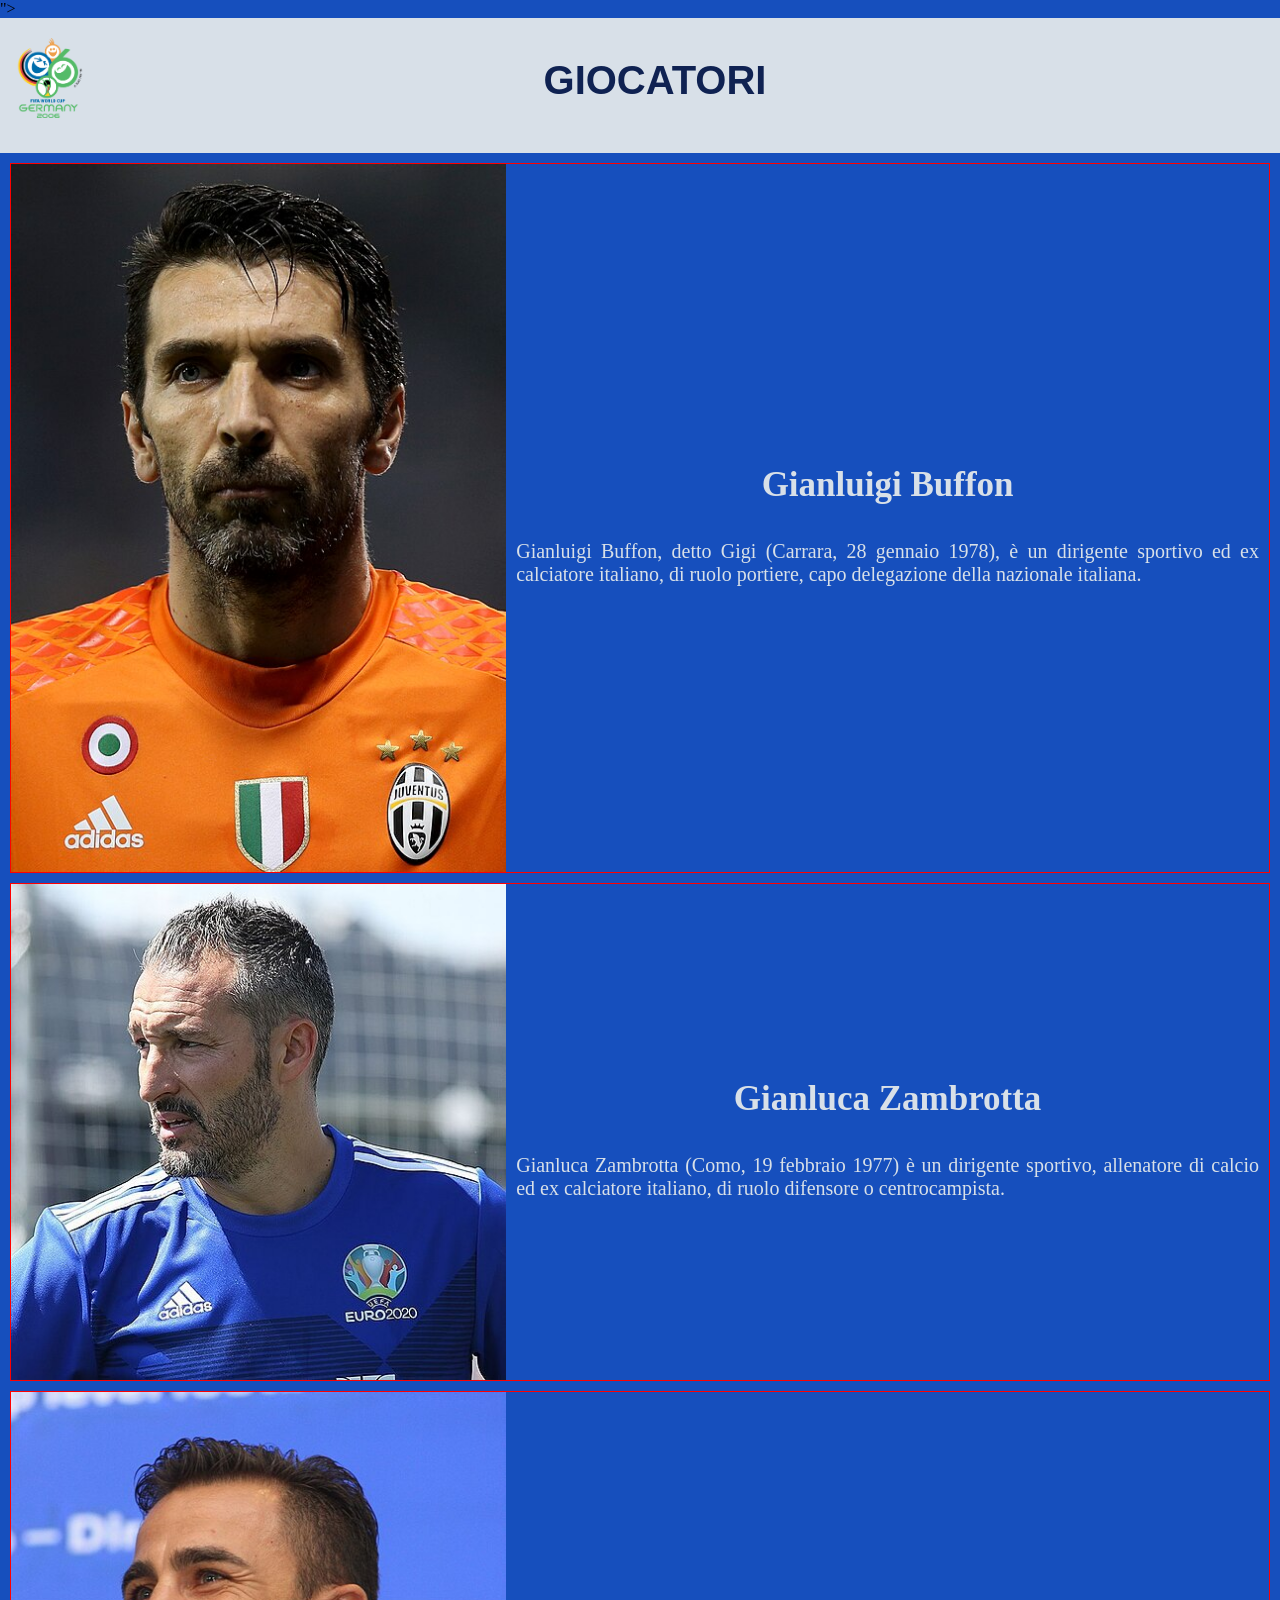
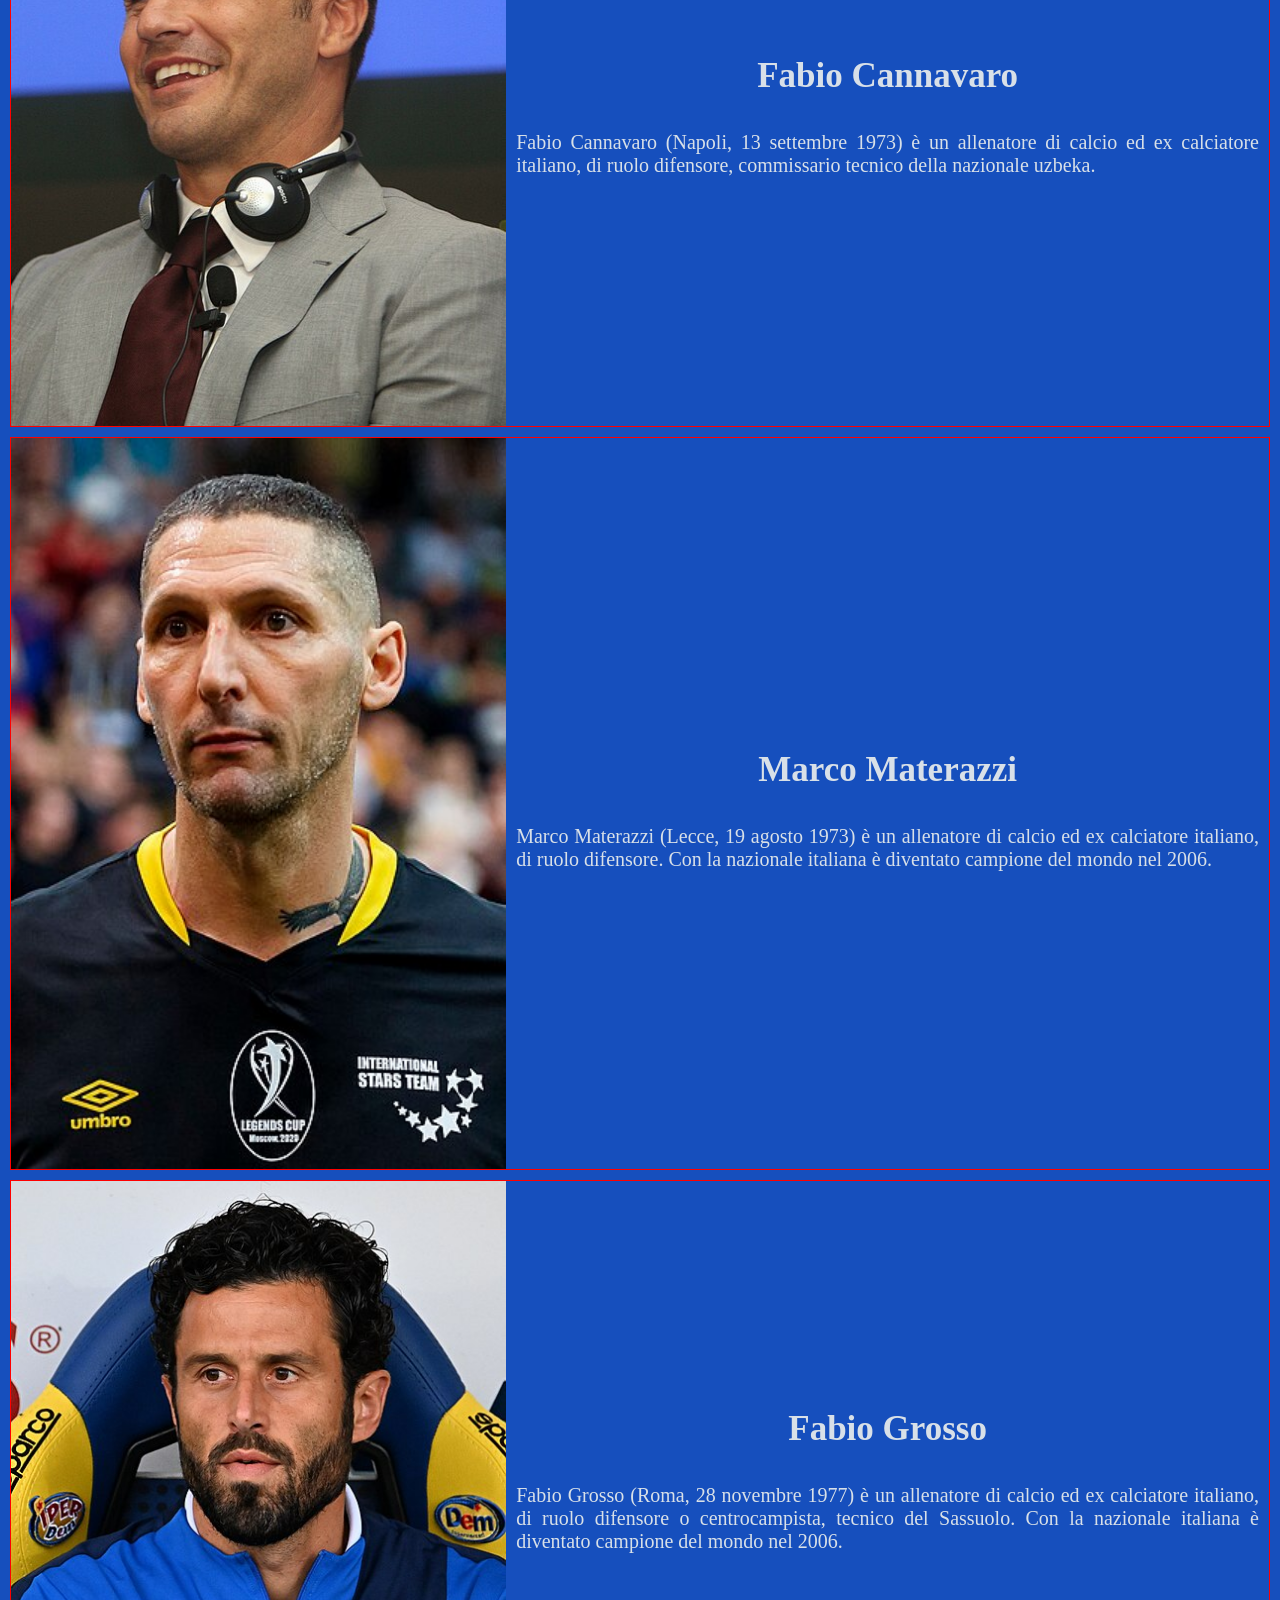
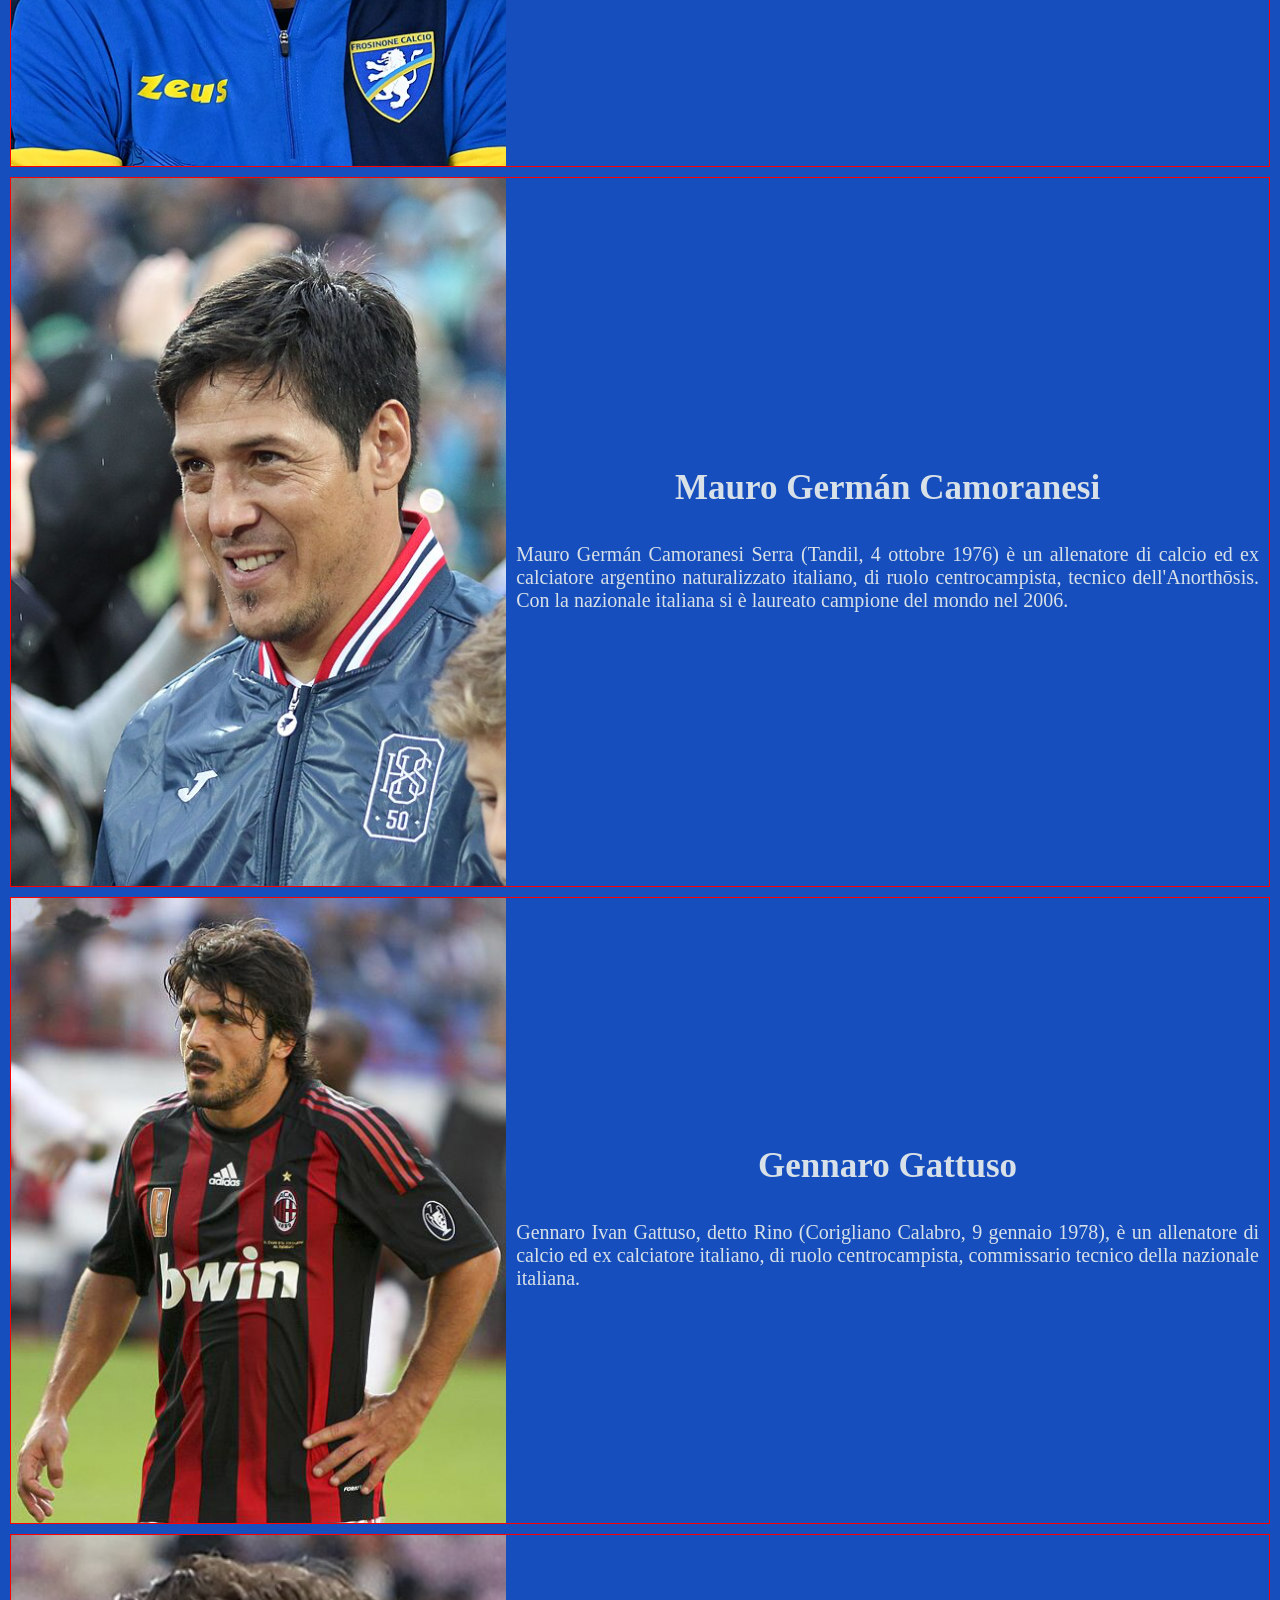
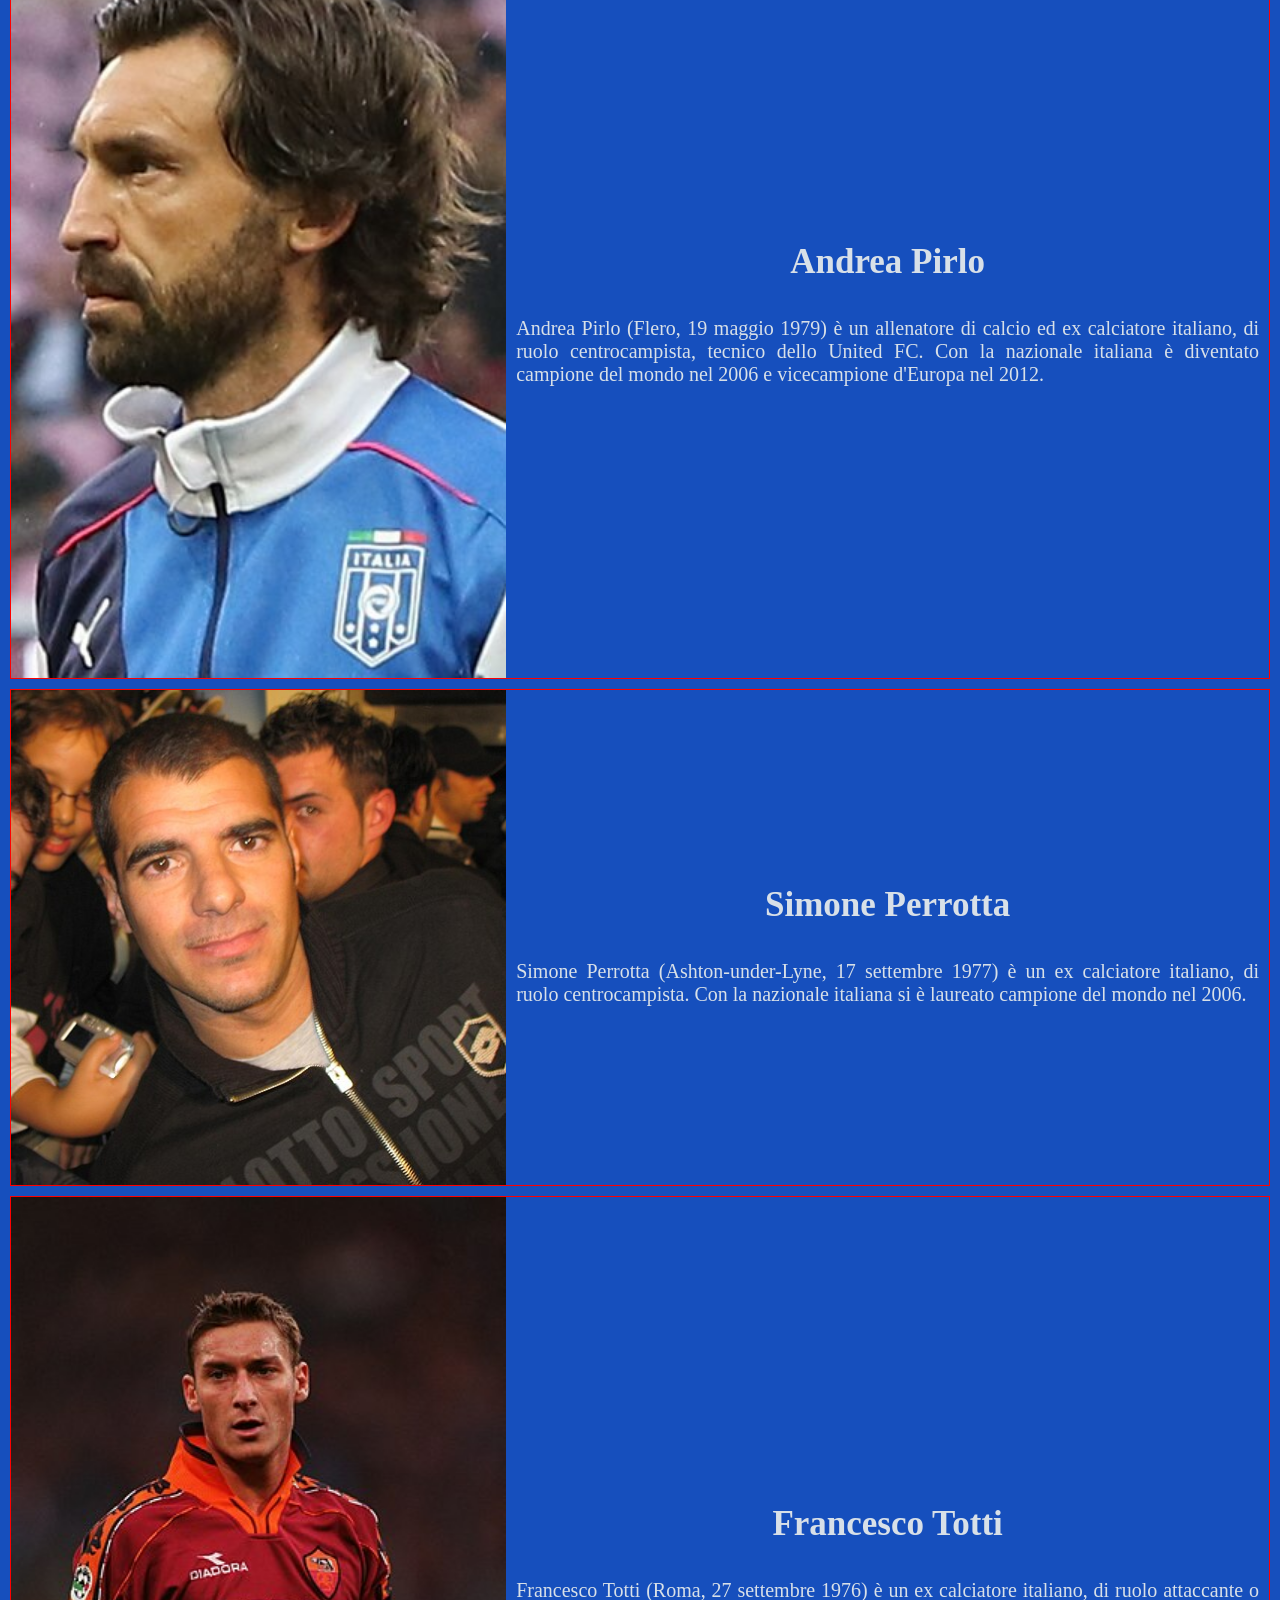
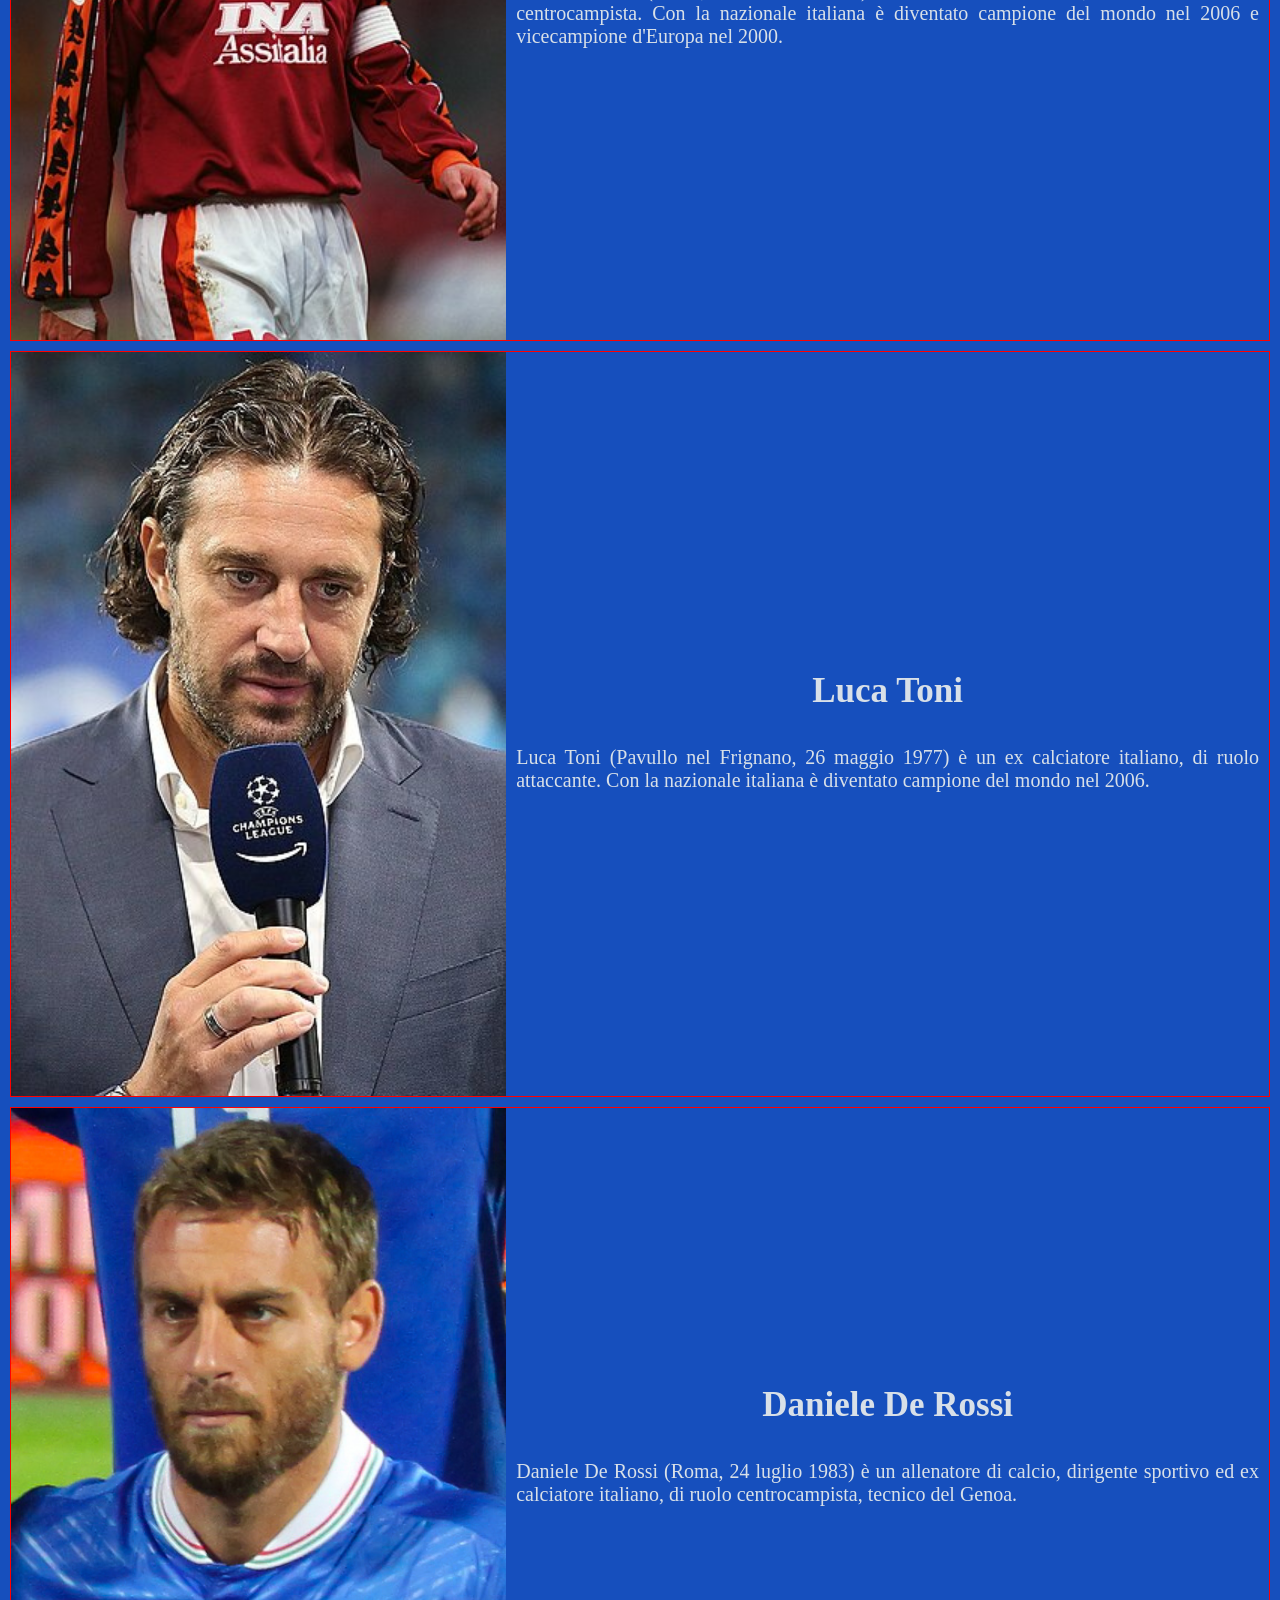
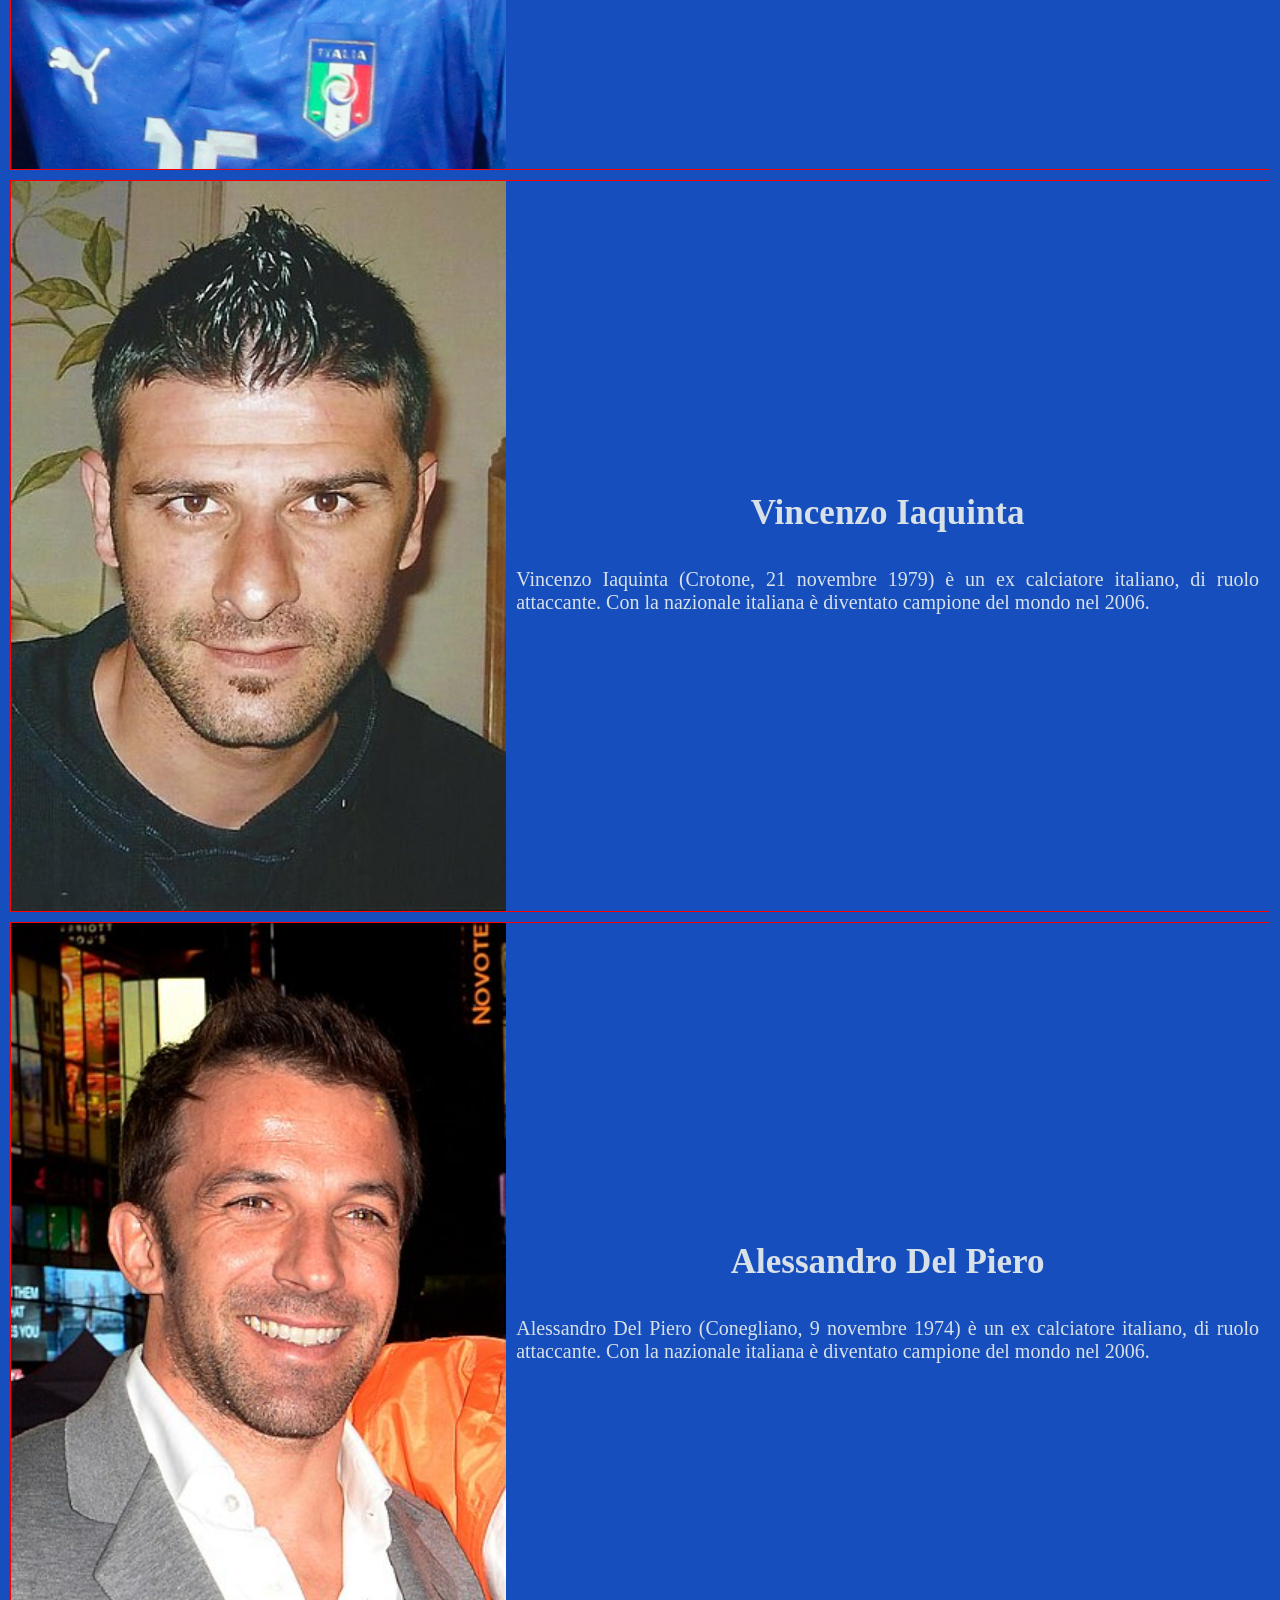
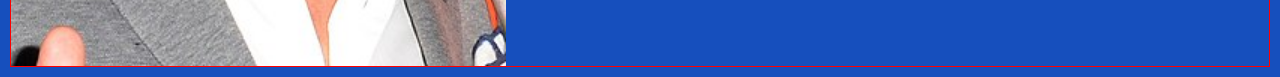
==== pagine/giocatori.html @ 3785e6b1 "Cambiamento della pagina giocatori con foto del giocatore e accanto la descrizione. Eliminazione del" ====
<html>
    <head>
        <title>Giocatori</title>">
        <link rel="stylesheet" href="../css/style-pagina-giocatori.css">
    </head>

    <body>
        <header>
            <h1 id="titolo-header" id="menu-principale">GIOCATORI</h1>
            <ul id="menu-principale">
                <li><a href="../principale/index.html"></a></li>
            </ul>
            <div>
                <a href="../principale/index.html">
                    <img src="../immagini/logo.png" alt="" class="logo"> 
                </a>
            </div>
        
        </header>

        <main>
            <div class="grid" id="Gianluigi Buffon">
                <div class="grid__sx">
                    <img src="../immagini/Gianluigi_Buffon.jpg" alt="Gianluigi Buffon">
                </div>
                <div class="grid__dx">
                    <div class="grid__dx_descrizione">
                        <h3>Gianluigi Buffon</h3>
                        <p>Gianluigi Buffon, detto Gigi (Carrara, 28 gennaio 1978), è un dirigente sportivo ed ex calciatore italiano, di ruolo portiere, capo delegazione della nazionale italiana.</p>
                    </div>
                </div>
            </div>

            <div class="grid" id="Gianluca Zambrotta">
                <div class="grid__sx">
                    <img src="../immagini/Gianluca_Zambrotta.jpg" alt="Gianluca Zambrotta">
                </div>
                <div class="grid__dx">
                    <div class="grid__dx_descrizione">
                        <h3>Gianluca Zambrotta</h3>
                        <p>Gianluca Zambrotta (Como, 19 febbraio 1977) è un dirigente sportivo, allenatore di calcio ed ex calciatore italiano, di ruolo difensore o centrocampista.</p>
                    </div>
                </div>
            </div>

            <div class="grid" id="Fabio Cannavaro">
                <div class="grid__sx">
                    <img src="../immagini/Fabio_Cannavaro.jpg" alt="Fabio Cannavaro">
                </div>
                <div class="grid__dx">
                    <div class="grid__dx_descrizione">
                        <h3>Fabio Cannavaro</h3>
                        <p>Fabio Cannavaro (Napoli, 13 settembre 1973) è un allenatore di calcio ed ex calciatore italiano, di ruolo difensore, commissario tecnico della nazionale uzbeka.</p>
                    </div>
                </div>
            </div>

            <div class="grid" id="Marco Materazzi">
                <div class="grid__sx">
                    <img src="../immagini/Marco_Materazzi.jpg" alt="Marco Materazzi">
                </div>
                <div class="grid__dx">
                    <div class="grid__dx_descrizione">
                        <h3>Marco Materazzi</h3>
                        <p>Marco Materazzi (Lecce, 19 agosto 1973) è un allenatore di calcio ed ex calciatore italiano, di ruolo difensore. Con la nazionale italiana è diventato campione del mondo nel 2006.</p>
                    </div>
                </div>
            </div>

            
            <div class="grid" id="Fabio Grosso">
                <div class="grid__sx">
                    <img src="../immagini/Fabio_Grosso.jpg" alt="Fabio Grosso">
                </div>
                <div class="grid__dx">
                    <div class="grid__dx_descrizione">
                        <h3>Fabio Grosso</h3>
                        <p>Fabio Grosso (Roma, 28 novembre 1977) è un allenatore di calcio ed ex calciatore italiano, di ruolo difensore o centrocampista, tecnico del Sassuolo. Con la nazionale italiana è diventato campione del mondo nel 2006.</p>
                    </div>
                </div>
            </div>

            <div class="grid" id="Mauro Germán Camoranesi">
                <div class="grid__sx">
                    <img src="../immagini/Camoranesi.jpg" alt="Mauro Germán Camoranesi">
                </div>
                <div class="grid__dx">
                    <div class="grid__dx_descrizione">
                        <h3>Mauro Germán Camoranesi</h3>
                        <p>Mauro Germán Camoranesi Serra (Tandil, 4 ottobre 1976) è un allenatore di calcio ed ex calciatore argentino naturalizzato italiano, di ruolo centrocampista, tecnico dell'Anorthōsis. Con la nazionale italiana si è laureato campione del mondo nel 2006.</p>
                    </div>
                </div>
            </div>

            <div class="grid" id="Gennaro Gattuso">
                <div class="grid__sx">
                    <img src="../immagini/Gennaro_Gattuso.jpg" alt="Gennaro Gattuso">
                </div>
                <div class="grid__dx">
                    <div class="grid__dx_descrizione">
                        <h3>Gennaro Gattuso</h3>
                        <p>Gennaro Ivan Gattuso, detto Rino (Corigliano Calabro, 9 gennaio 1978), è un allenatore di calcio ed ex calciatore italiano, di ruolo centrocampista, commissario tecnico della nazionale italiana.</p>
                    </div>
                </div>
            </div>

            <div class="grid" id="Andrea Pirlo">
                <div class="grid__sx">
                    <img src="../immagini/Andrea_Pirlo.jpg" alt="Andrea Pirlo">
                </div>
                <div class="grid__dx">
                    <div class="grid__dx_descrizione">
                        <h3>Andrea Pirlo</h3>
                        <p>Andrea Pirlo (Flero, 19 maggio 1979) è un allenatore di calcio ed ex calciatore italiano, di ruolo centrocampista, tecnico dello United FC. Con la nazionale italiana è diventato campione del mondo nel 2006 e vicecampione d'Europa nel 2012.</p>
                    </div>
                </div>
            </div>

            <div class="grid" id="Simone Perrotta">
                <div class="grid__sx">
                    <img src="../immagini/Simone_Perrotta.jpg" alt="Simone Perrotta">
                </div>
                <div class="grid__dx">
                    <div class="grid__dx_descrizione">
                        <h3>Simone Perrotta</h3>
                        <p>Simone Perrotta (Ashton-under-Lyne, 17 settembre 1977) è un ex calciatore italiano, di ruolo centrocampista. Con la nazionale italiana si è laureato campione del mondo nel 2006.</p>
                    </div>
                </div>
            </div>

            <div class="grid" id="Francesco Totti">
                <div class="grid__sx">
                    <img src="../immagini/Francesco_Totti.jpg" alt="Francesco Totti">
                </div>
                <div class="grid__dx">
                    <div class="grid__dx_descrizione">
                        <h3>Francesco Totti</h3>
                        <p>Francesco Totti (Roma, 27 settembre 1976) è un ex calciatore italiano, di ruolo attaccante o centrocampista. Con la nazionale italiana è diventato campione del mondo nel 2006 e vicecampione d'Europa nel 2000.</p>
                    </div>
                </div>
            </div>

            <div class="grid" id="Luca Toni">
                <div class="grid__sx">
                    <img src="../immagini/Luca Toni.jpg" alt="Luca Toni">
                </div>
                <div class="grid__dx">
                    <div class="grid__dx_descrizione">
                        <h3>Luca Toni</h3>
                        <p>Luca Toni (Pavullo nel Frignano, 26 maggio 1977) è un ex calciatore italiano, di ruolo attaccante. Con la nazionale italiana è diventato campione del mondo nel 2006.</p>
                    </div>
                </div>
            </div>

            <div class="grid" id="Daniele De Rossi">
                <div class="grid__sx">
                    <img src="../immagini/Daniele_De_Rossi.jpg" alt="Daniele De Rossi">
                </div>
                <div class="grid__dx">
                    <div class="grid__dx_descrizione">
                        <h3>Daniele De Rossi</h3>
                        <p>Daniele De Rossi (Roma, 24 luglio 1983) è un allenatore di calcio, dirigente sportivo ed ex calciatore italiano, di ruolo centrocampista, tecnico del Genoa.</p>
                    </div>
                </div>
            </div>

            
            <div class="grid" id="Vincenzo Iaquinta">
                <div class="grid__sx">
                    <img src="../immagini/Vincenzo_Iaquinta.jpg" alt="Vincenzo Iaquinta">
                </div>
                <div class="grid__dx">
                    <div class="grid__dx_descrizione">
                        <h3>Vincenzo Iaquinta</h3>
                        <p>Vincenzo Iaquinta (Crotone, 21 novembre 1979) è un ex calciatore italiano, di ruolo attaccante. Con la nazionale italiana è diventato campione del mondo nel 2006.</p>
                    </div>
                </div>
            </div>

            <div class="grid" id="Alessandro Del Piero">
                <div class="grid__sx">
                    <img src="../immagini/Alessandro_Del_Piero.jpg" alt="Alessandro Del Piero">
                </div>
                <div class="grid__dx">
                    <div class="grid__dx_descrizione">
                        <h3>Alessandro Del Piero</h3>
                        <p>Alessandro Del Piero (Conegliano, 9 novembre 1974) è un ex calciatore italiano, di ruolo attaccante. Con la nazionale italiana è diventato campione del mondo nel 2006.</p>
                    </div>
                </div>
            </div>
        </main>    
    </body>
</html>
---- css/style-pagina-giocatori.css ----
body{
    background-color: #164fbd;
    margin: 0;
    padding: 0;
    width: 100%;
}

header{
    background: #d8e0e8; padding: 25px 15px 5px 15px; width: 100%;
    font-family: Arial;
    width: 100%;
    position: relative; 
}

#menu-principale{
    display: flex;
    padding: auto;     
    margin: auto;
    list-style: none;  
}

#menu-principale li {
    margin: 15px 10px;       
    text-decoration: none;
    color: #000;
    
}

a {
    text-decoration: none;
    color: #000;
    font-weight: bold;
}

header .logo {
    width: 80px;                 
    height: auto;                
    position: absolute;          
    top: 20px;                   
    left: 10px;                  
}

#titolo-header {
    text-align: center;
    margin: 0;
    color: #0f2252;           
    font-size: 40px;       
    font-weight: bold; 
    padding: 15px;    
}

.img-centrata{
    display: block;
    margin: 50px auto;
    
}

.img-res{
    width: 100%; height: auto;
}

.grid {
    display: flex;
    border: 1px solid red;
    margin: 10px;
}

.grid__sx {
    width: 40%;
    font-size: 30px
}

.grid__sx img {
    width: 100%;
    height: auto;
}

.grid__dx {
    display: flex;
    width: 60%;
    padding: 10px;
    align-items: center;
}

.grid__dx_descrizione h3{
    font-size: 35px;
    text-align: center;
    color: #d8e0e8;
}
.grid__dx_descrizione p{
    font-size: 20px;
    color: #d8e0e8;
    text-align: justify;
}
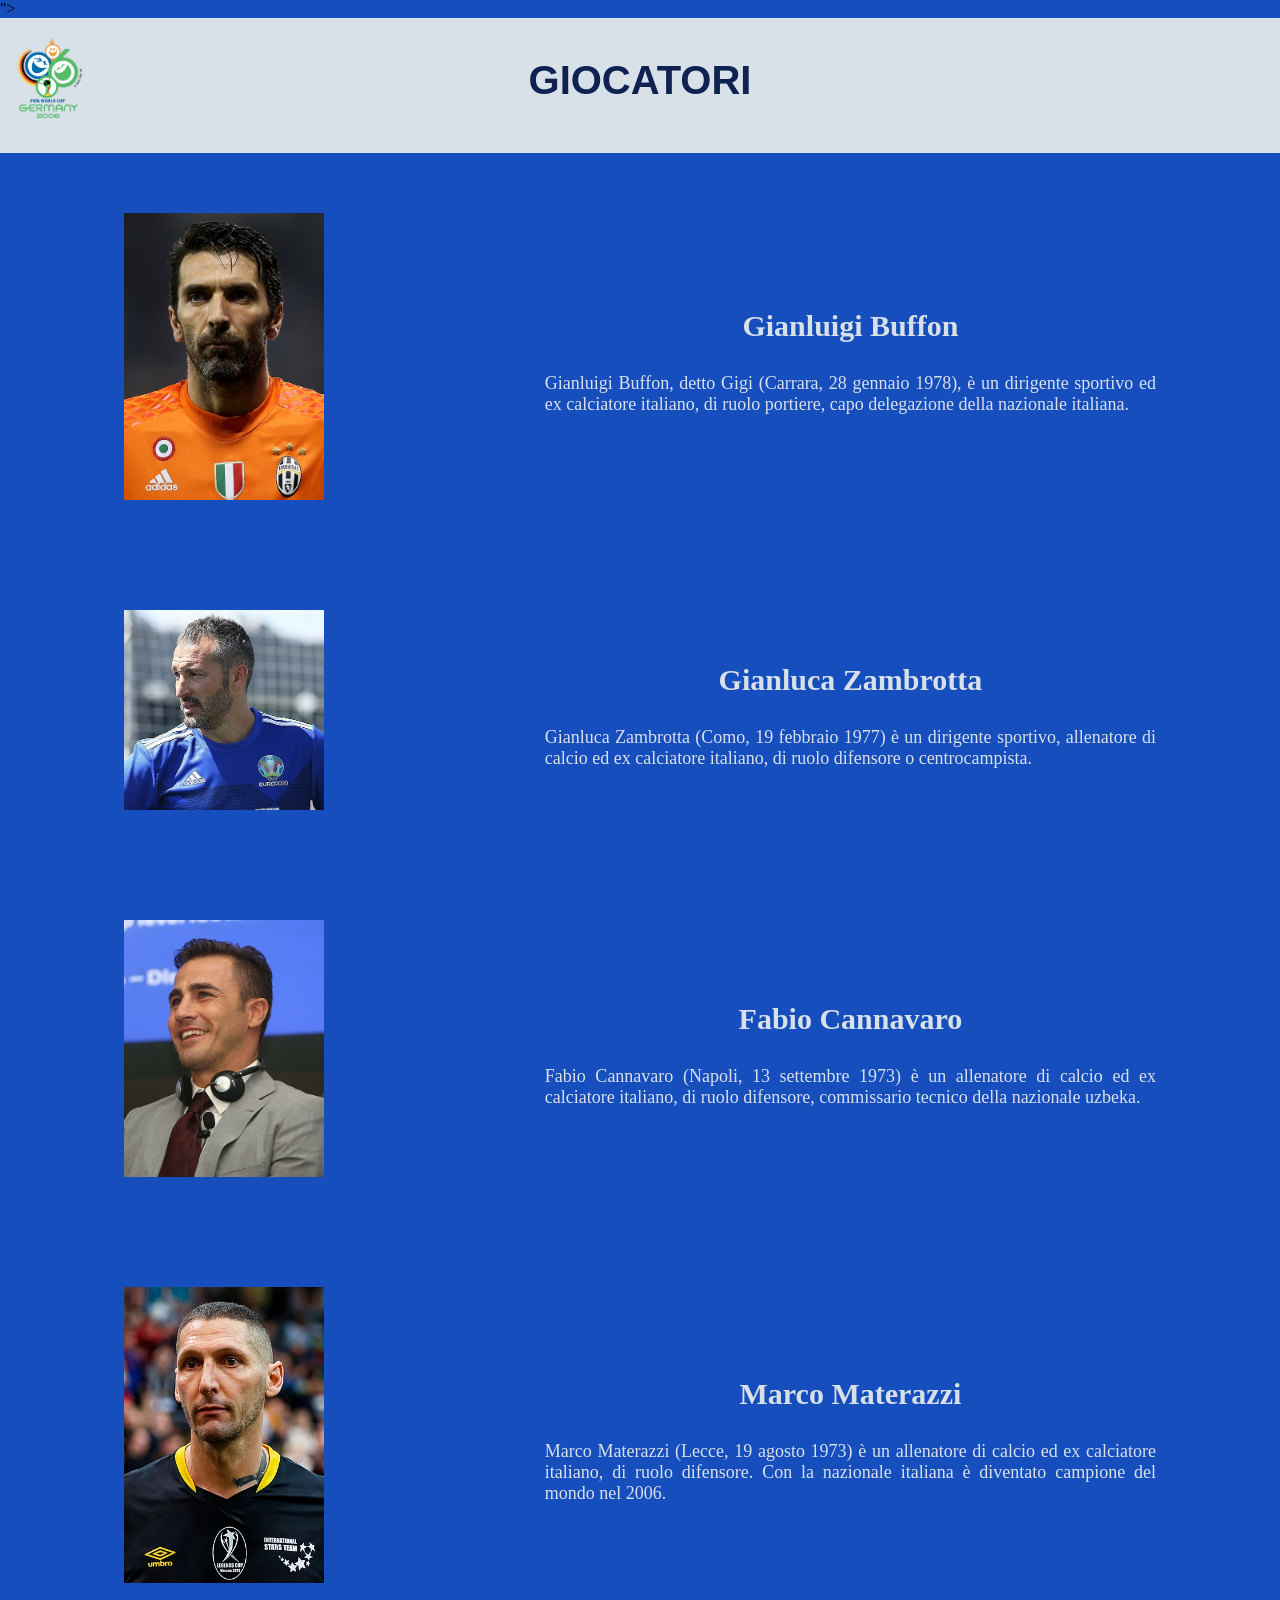
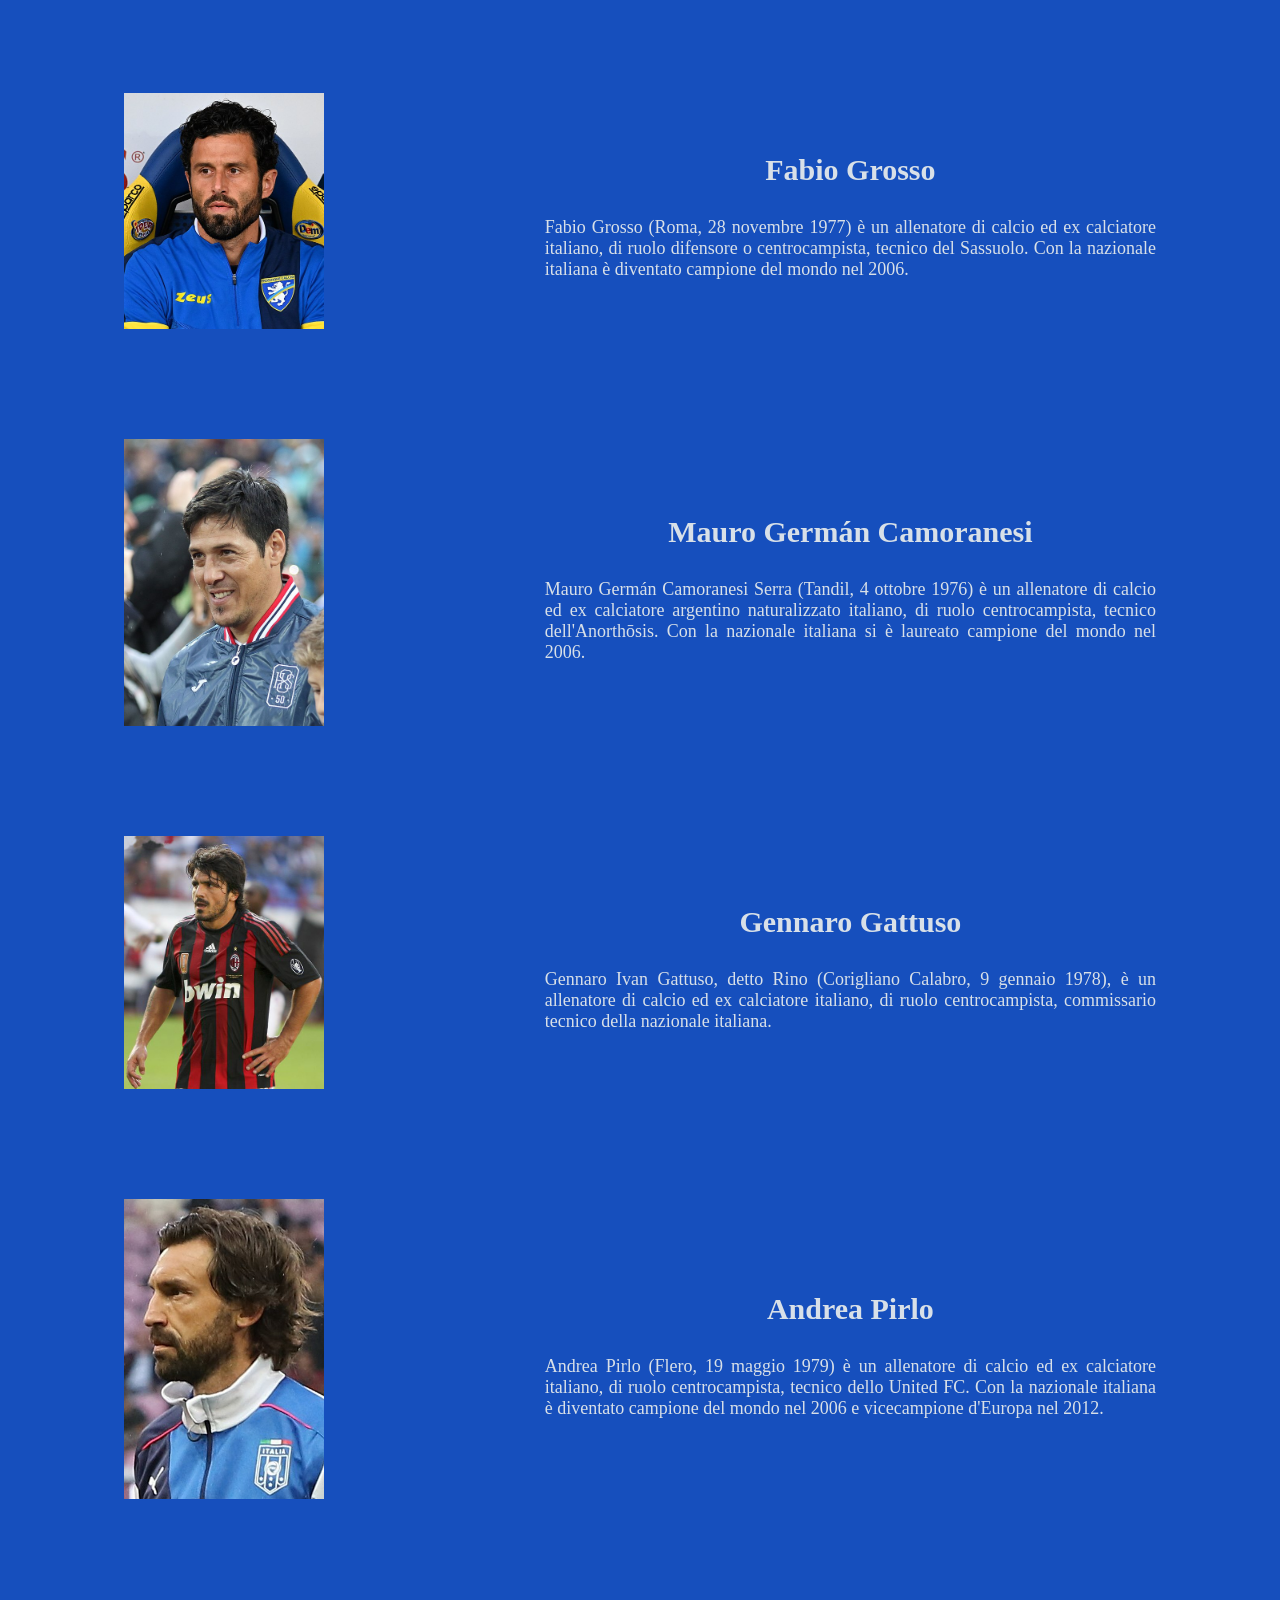
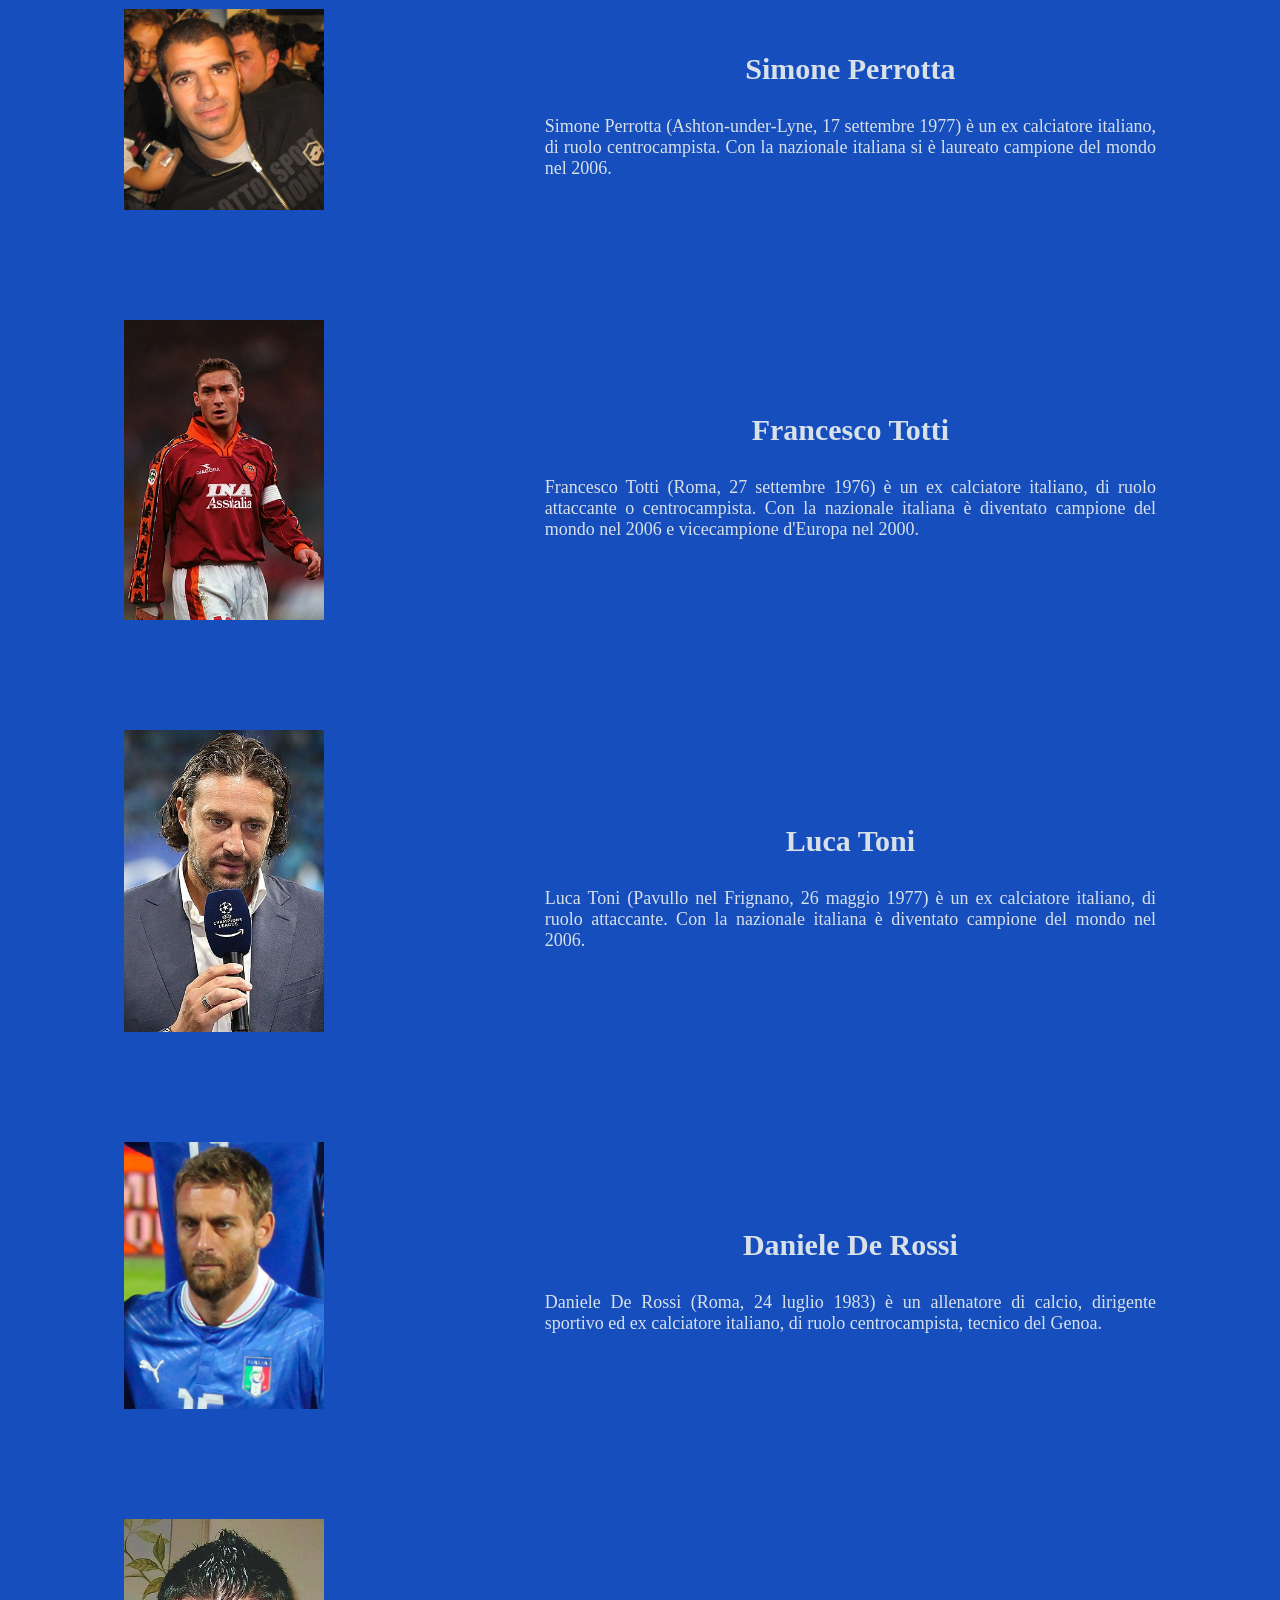
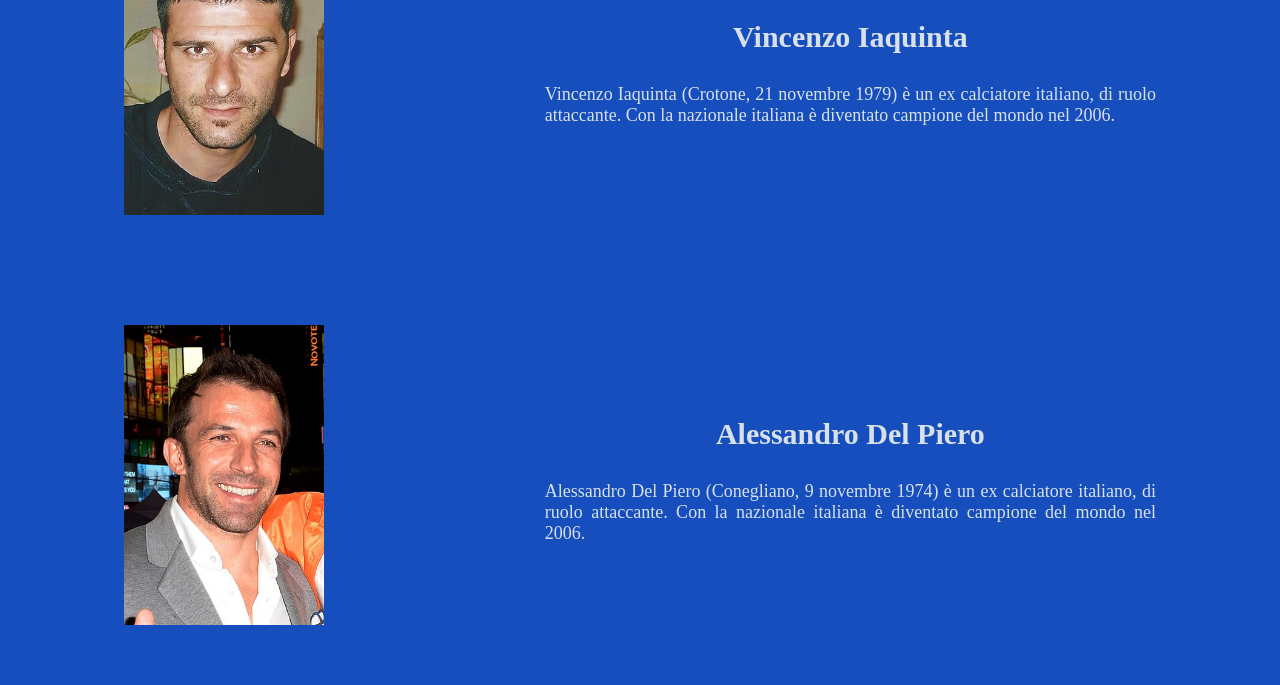
==== commit 2c43497d: "sistemazione posizione foto e descrizioni dei giocatori" ====
--- a/pagine/giocatori.html
+++ b/pagine/giocatori.html
@@ -21,7 +21,7 @@
         <main>
             <div class="grid" id="Gianluigi Buffon">
                 <div class="grid__sx">
-                    <img src="../immagini/Gianluigi_Buffon.jpg" alt="Gianluigi Buffon">
+                    <img src="../immagini/Gianluigi_Buffon.jpg" alt="Gianluigi Buffon" class="img-piccola">
                 </div>
                 <div class="grid__dx">
                     <div class="grid__dx_descrizione">
@@ -33,7 +33,7 @@
 
             <div class="grid" id="Gianluca Zambrotta">
                 <div class="grid__sx">
-                    <img src="../immagini/Gianluca_Zambrotta.jpg" alt="Gianluca Zambrotta">
+                    <img src="../immagini/Gianluca_Zambrotta.jpg" alt="Gianluca Zambrotta" class="img-piccola">
                 </div>
                 <div class="grid__dx">
                     <div class="grid__dx_descrizione">
@@ -45,7 +45,7 @@
 
             <div class="grid" id="Fabio Cannavaro">
                 <div class="grid__sx">
-                    <img src="../immagini/Fabio_Cannavaro.jpg" alt="Fabio Cannavaro">
+                    <img src="../immagini/Fabio_Cannavaro.jpg" alt="Fabio Cannavaro" class="img-piccola">
                 </div>
                 <div class="grid__dx">
                     <div class="grid__dx_descrizione">
@@ -57,7 +57,7 @@
 
             <div class="grid" id="Marco Materazzi">
                 <div class="grid__sx">
-                    <img src="../immagini/Marco_Materazzi.jpg" alt="Marco Materazzi">
+                    <img src="../immagini/Marco_Materazzi.jpg" alt="Marco Materazzi" class="img-piccola">
                 </div>
                 <div class="grid__dx">
                     <div class="grid__dx_descrizione">
@@ -70,7 +70,7 @@
             
             <div class="grid" id="Fabio Grosso">
                 <div class="grid__sx">
-                    <img src="../immagini/Fabio_Grosso.jpg" alt="Fabio Grosso">
+                    <img src="../immagini/Fabio_Grosso.jpg" alt="Fabio Grosso" class="img-piccola">
                 </div>
                 <div class="grid__dx">
                     <div class="grid__dx_descrizione">
@@ -82,7 +82,7 @@
 
             <div class="grid" id="Mauro Germán Camoranesi">
                 <div class="grid__sx">
-                    <img src="../immagini/Camoranesi.jpg" alt="Mauro Germán Camoranesi">
+                    <img src="../immagini/Camoranesi.jpg" alt="Mauro Germán Camoranesi" class="img-piccola">
                 </div>
                 <div class="grid__dx">
                     <div class="grid__dx_descrizione">
@@ -94,7 +94,7 @@
 
             <div class="grid" id="Gennaro Gattuso">
                 <div class="grid__sx">
-                    <img src="../immagini/Gennaro_Gattuso.jpg" alt="Gennaro Gattuso">
+                    <img src="../immagini/Gennaro_Gattuso.jpg" alt="Gennaro Gattuso" class="img-piccola">
                 </div>
                 <div class="grid__dx">
                     <div class="grid__dx_descrizione">
@@ -106,7 +106,7 @@
 
             <div class="grid" id="Andrea Pirlo">
                 <div class="grid__sx">
-                    <img src="../immagini/Andrea_Pirlo.jpg" alt="Andrea Pirlo">
+                    <img src="../immagini/Andrea_Pirlo.jpg" alt="Andrea Pirlo" class="img-piccola">
                 </div>
                 <div class="grid__dx">
                     <div class="grid__dx_descrizione">
@@ -118,7 +118,7 @@
 
             <div class="grid" id="Simone Perrotta">
                 <div class="grid__sx">
-                    <img src="../immagini/Simone_Perrotta.jpg" alt="Simone Perrotta">
+                    <img src="../immagini/Simone_Perrotta.jpg" alt="Simone Perrotta" class="img-piccola">
                 </div>
                 <div class="grid__dx">
                     <div class="grid__dx_descrizione">
@@ -130,7 +130,7 @@
 
             <div class="grid" id="Francesco Totti">
                 <div class="grid__sx">
-                    <img src="../immagini/Francesco_Totti.jpg" alt="Francesco Totti">
+                    <img src="../immagini/Francesco_Totti.jpg" alt="Francesco Totti" class="img-piccola">
                 </div>
                 <div class="grid__dx">
                     <div class="grid__dx_descrizione">
@@ -142,7 +142,7 @@
 
             <div class="grid" id="Luca Toni">
                 <div class="grid__sx">
-                    <img src="../immagini/Luca Toni.jpg" alt="Luca Toni">
+                    <img src="../immagini/Luca Toni.jpg" alt="Luca Toni" class="img-piccola">
                 </div>
                 <div class="grid__dx">
                     <div class="grid__dx_descrizione">
@@ -154,7 +154,7 @@
 
             <div class="grid" id="Daniele De Rossi">
                 <div class="grid__sx">
-                    <img src="../immagini/Daniele_De_Rossi.jpg" alt="Daniele De Rossi">
+                    <img src="../immagini/Daniele_De_Rossi.jpg" alt="Daniele De Rossi" class="img-piccola">
                 </div>
                 <div class="grid__dx">
                     <div class="grid__dx_descrizione">
@@ -167,7 +167,7 @@
             
             <div class="grid" id="Vincenzo Iaquinta">
                 <div class="grid__sx">
-                    <img src="../immagini/Vincenzo_Iaquinta.jpg" alt="Vincenzo Iaquinta">
+                    <img src="../immagini/Vincenzo_Iaquinta.jpg" alt="Vincenzo Iaquinta" class="img-piccola">
                 </div>
                 <div class="grid__dx">
                     <div class="grid__dx_descrizione">
@@ -179,7 +179,7 @@
 
             <div class="grid" id="Alessandro Del Piero">
                 <div class="grid__sx">
-                    <img src="../immagini/Alessandro_Del_Piero.jpg" alt="Alessandro Del Piero">
+                    <img src="../immagini/Alessandro_Del_Piero.jpg" alt="Alessandro Del Piero" class="img-piccola">
                 </div>
                 <div class="grid__dx">
                     <div class="grid__dx_descrizione">
--- a/css/style-pagina-giocatori.css
+++ b/css/style-pagina-giocatori.css
@@ -1,3 +1,5 @@
+*{box-sizing: border-box;}
+
 body{
     background-color: #164fbd;
     margin: 0;
@@ -49,30 +51,30 @@
     padding: 15px;    
 }
 
-.img-centrata{
-    display: block;
-    margin: 50px auto;
-    
-}
-
-.img-res{
-    width: 100%; height: auto;
+.img-piccola{
+    width: 100%;
+    height: auto;
 }
 
 .grid {
     display: flex;
-    border: 1px solid red;
-    margin: 10px;
+    width : 90%;
+    margin: 10px auto;
+    padding: 50px;
 }
 
 .grid__sx {
+    box-sizing: border-box;
     width: 40%;
-    font-size: 30px
+    padding: 0 10px;
+    text-align: left;
 }
 
-.grid__sx img {
-    width: 100%;
+.grid__sx .img-piccola {
+    max-width: 50%;
     height: auto;
+    display: block;
+    margin: 0;
 }
 
 .grid__dx {
@@ -83,12 +85,12 @@
 }
 
 .grid__dx_descrizione h3{
-    font-size: 35px;
+    font-size: 30px;
     text-align: center;
     color: #d8e0e8;
 }
 .grid__dx_descrizione p{
-    font-size: 20px;
+    font-size: 18px;
     color: #d8e0e8;
     text-align: justify;
 }
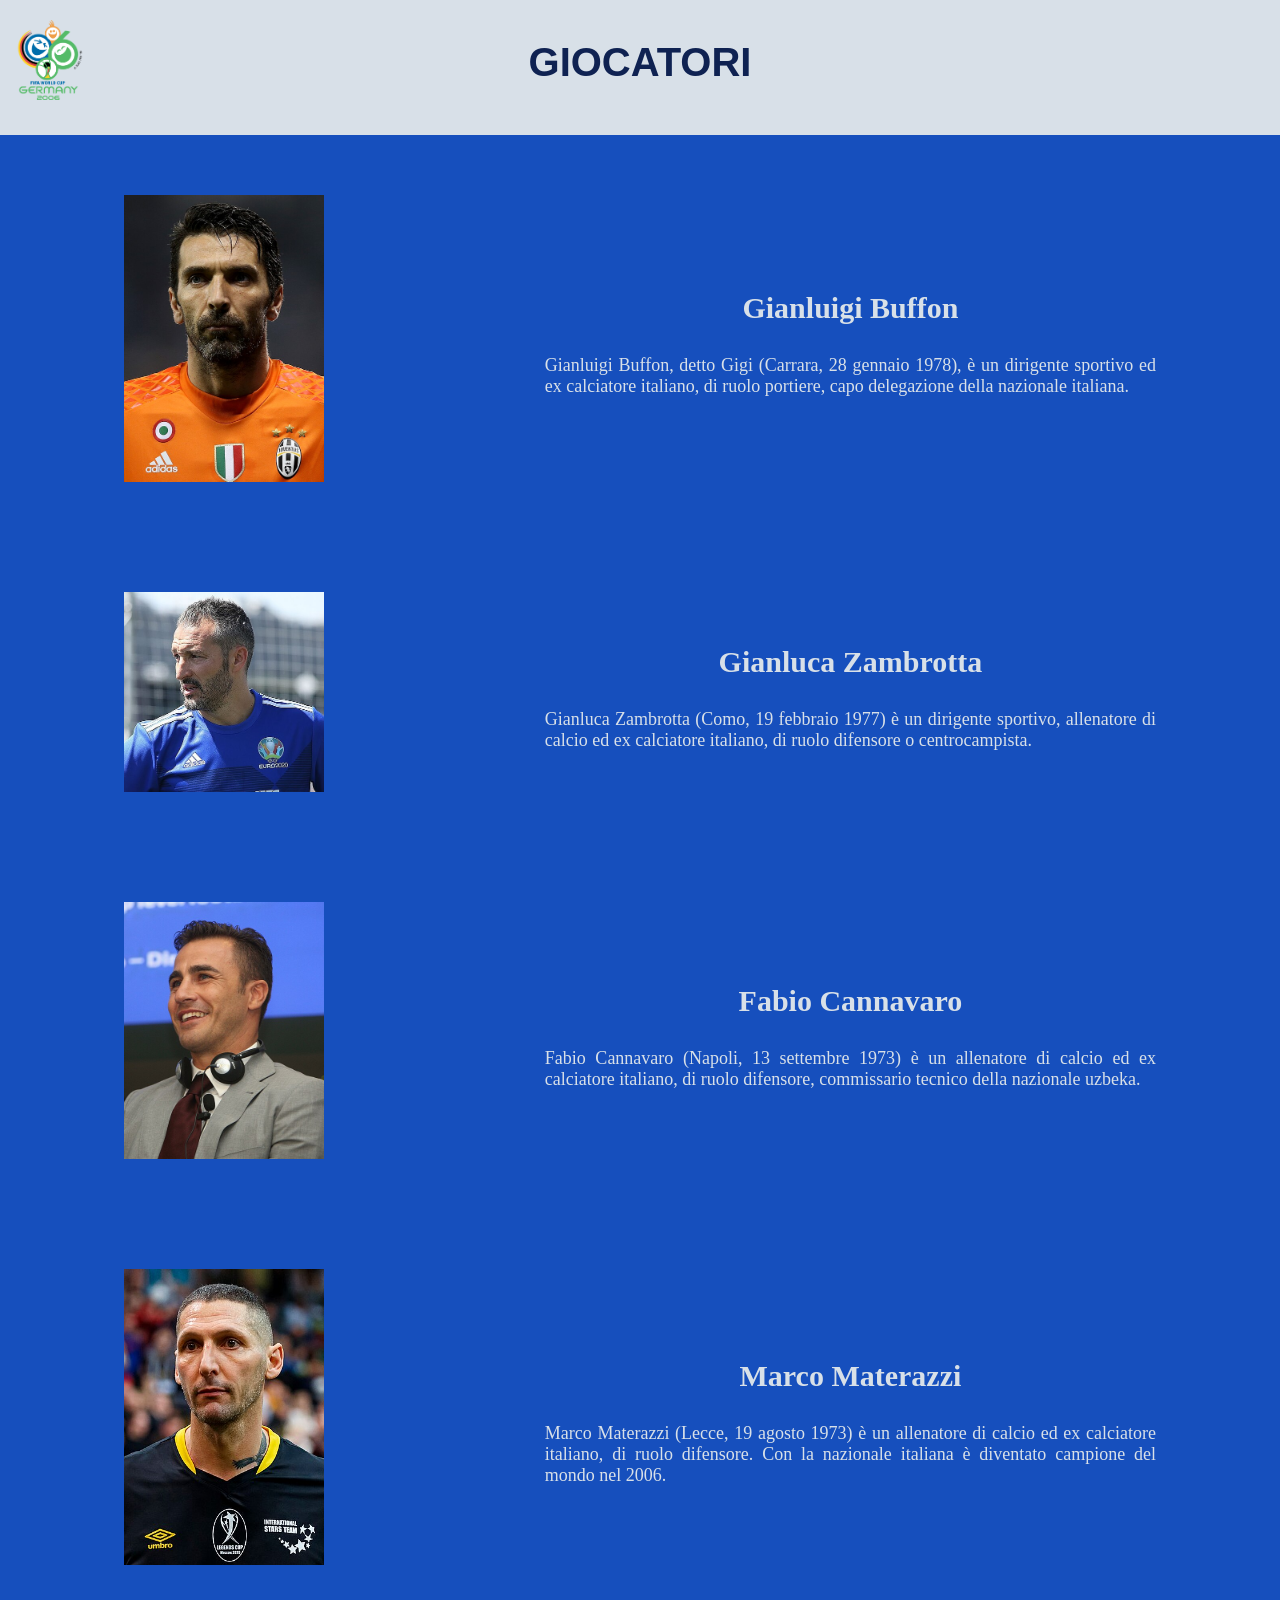
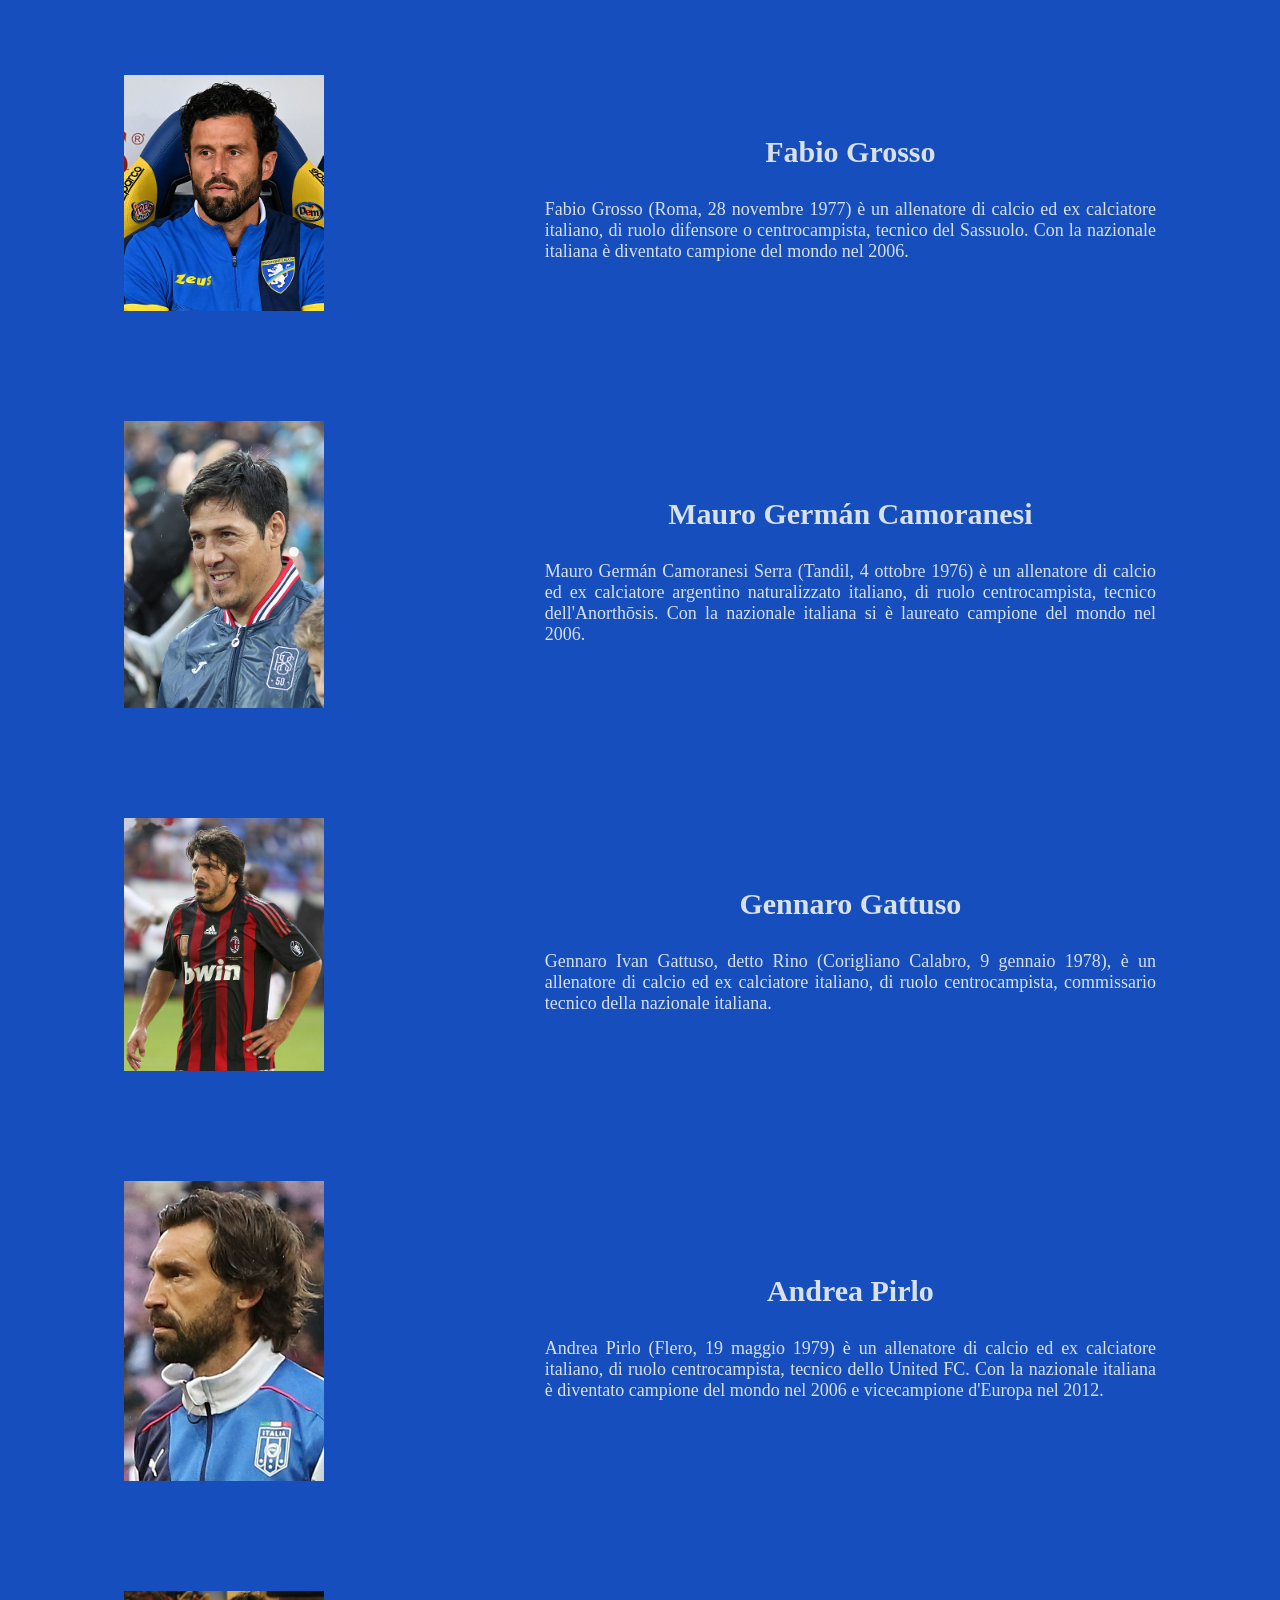
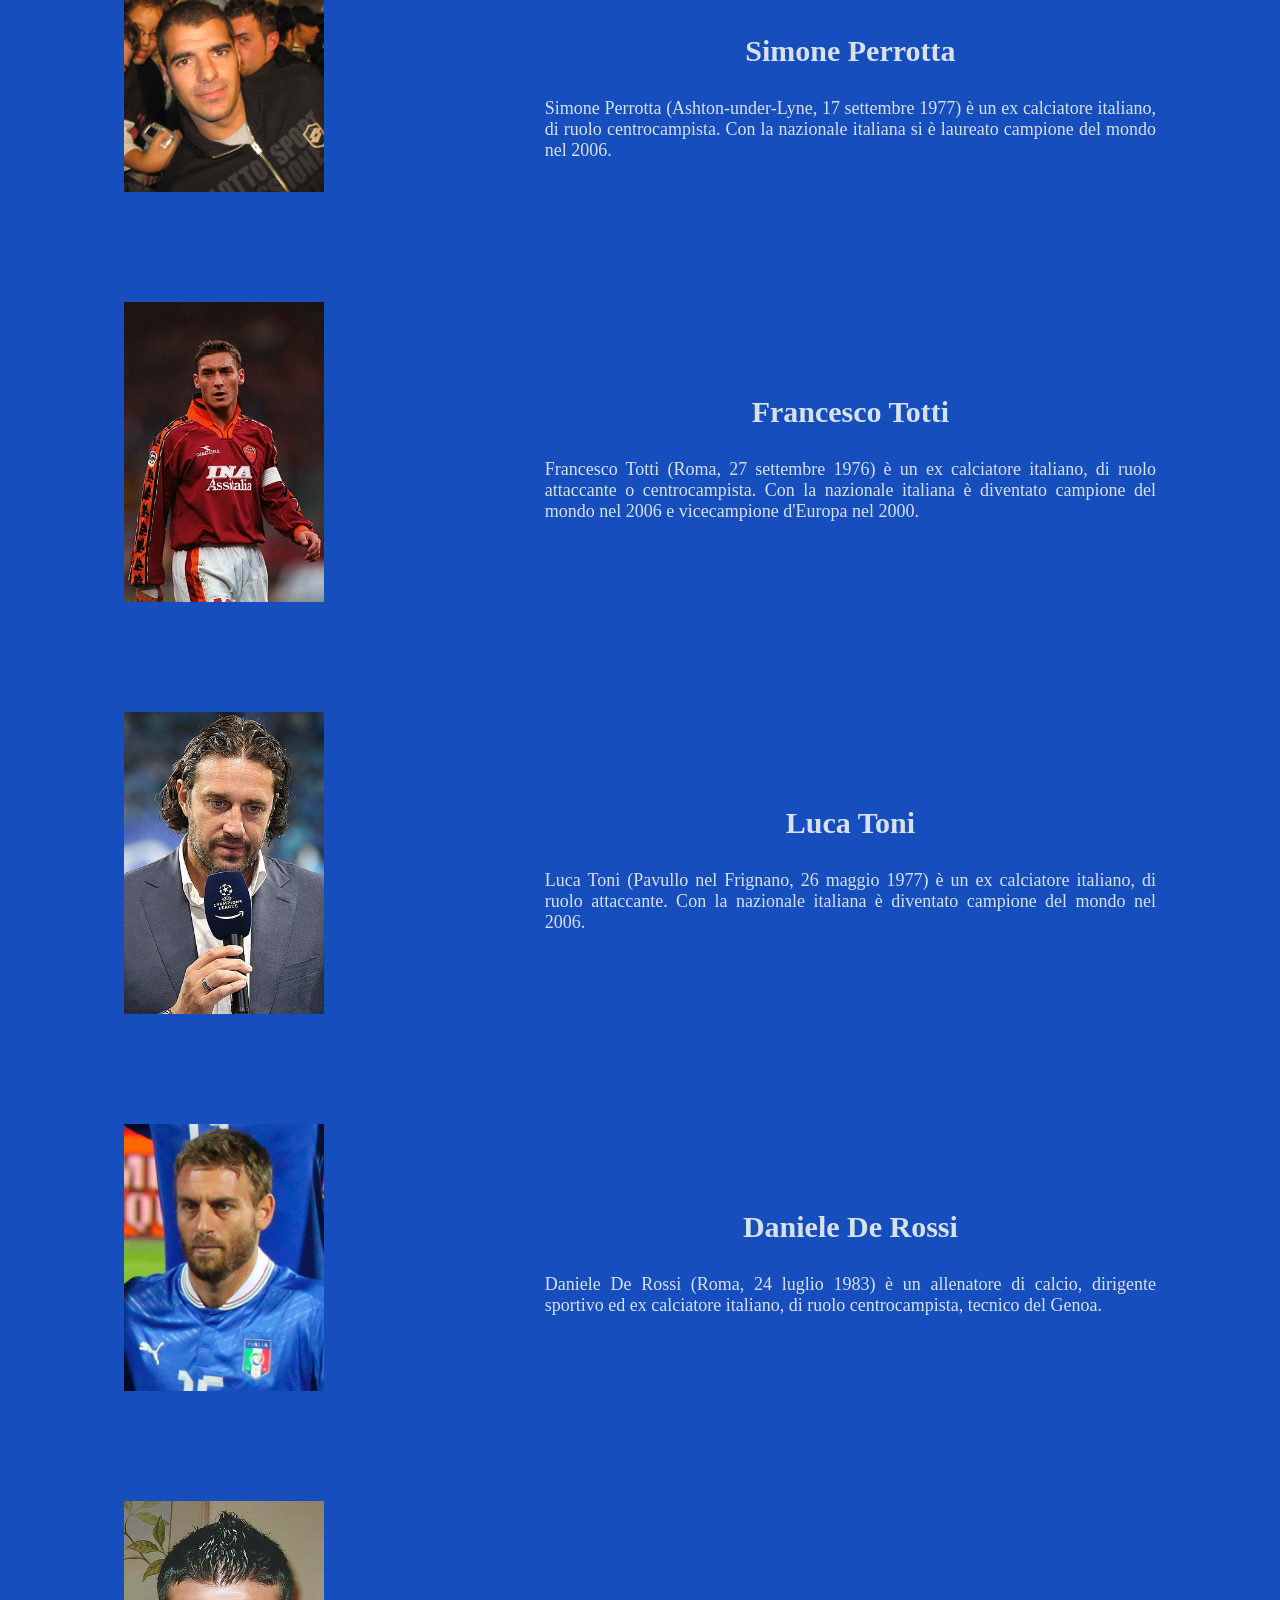
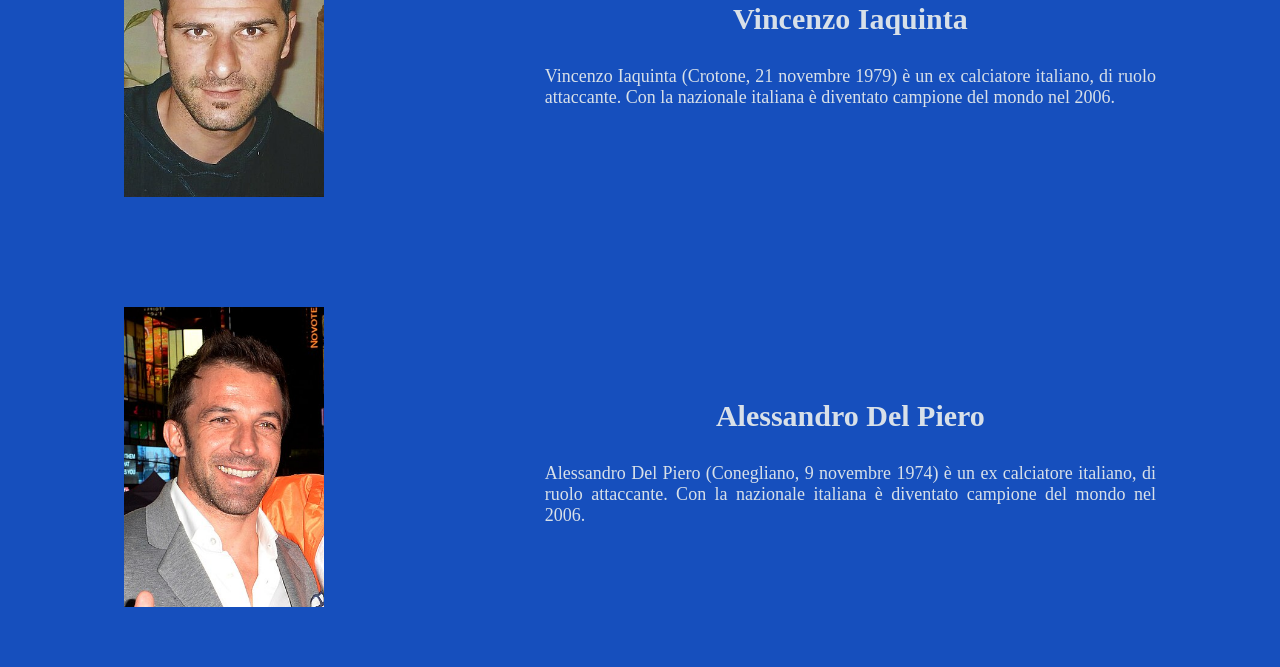
==== commit 1ace8977: "inizio abbellimento e sistemazione pagina home" ====
--- a/pagine/giocatori.html
+++ b/pagine/giocatori.html
@@ -1,6 +1,6 @@
 <html>
     <head>
-        <title>Giocatori</title>">
+        <title>Giocatori</title>
         <link rel="stylesheet" href="../css/style-pagina-giocatori.css">
     </head>
 
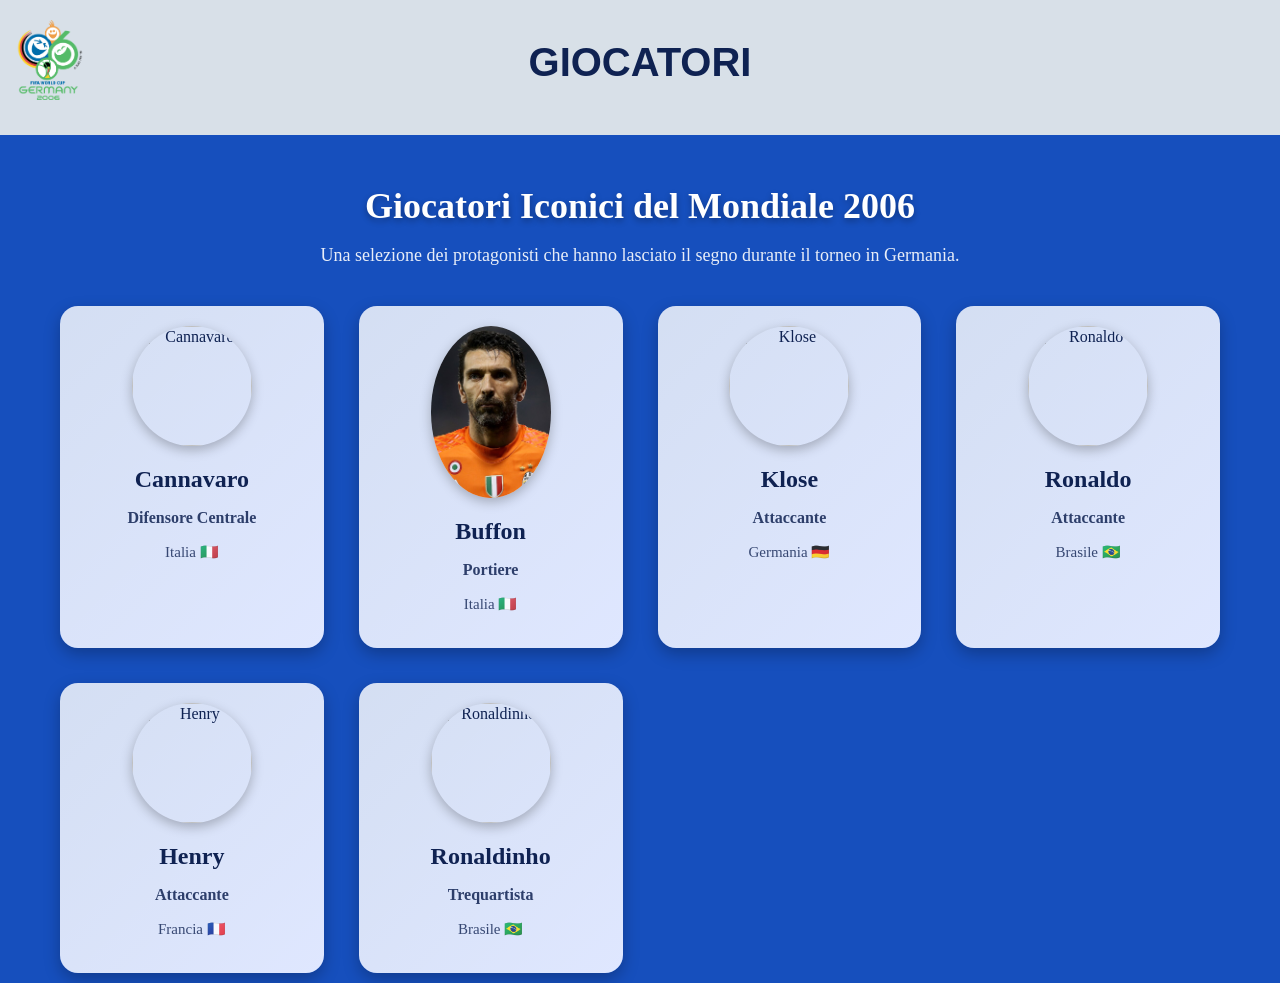
==== commit d79f9439: "sistemazione pagina giocatori" ====
--- a/pagine/giocatori.html
+++ b/pagine/giocatori.html
@@ -19,175 +19,123 @@
         </header>
 
         <main>
-            <div class="grid" id="Gianluigi Buffon">
-                <div class="grid__sx">
-                    <img src="../immagini/Gianluigi_Buffon.jpg" alt="Gianluigi Buffon" class="img-piccola">
+
+            <!-- INTRO -->
+            <section class="intro-giocatori">
+                <h2>Giocatori Iconici del Mondiale 2006</h2>
+                <p>Una selezione dei protagonisti che hanno lasciato il segno durante il torneo in Germania.</p>
+            </section>
+
+            <!-- GRIGLIA GIOCATORI -->
+            <section class="giocatori-grid">
+
+                <!-- GIOCATORE 1 -->
+                <div class="giocatore-card" data-player="cannavaro">
+                    <img src="../immagini/giocatori/cannavaro.png" alt="Cannavaro" class="giocatore-img">
+                    <h3>Cannavaro</h3>
+                    <p class="ruolo">Difensore Centrale</p>
+                    <p class="squadra">Italia 🇮🇹</p>
                 </div>
-                <div class="grid__dx">
-                    <div class="grid__dx_descrizione">
-                        <h3>Gianluigi Buffon</h3>
-                        <p>Gianluigi Buffon, detto Gigi (Carrara, 28 gennaio 1978), è un dirigente sportivo ed ex calciatore italiano, di ruolo portiere, capo delegazione della nazionale italiana.</p>
-                    </div>
+
+                <!-- GIOCATORE 2 -->
+                <div class="giocatore-card" data-player="buffon">
+                    <img src="../immagini/Gianluigi_Buffon.jpg" alt="Buffon" class="giocatore-img">
+                    <h3>Buffon</h3>
+                    <p class="ruolo">Portiere</p>
+                    <p class="squadra">Italia 🇮🇹</p>
+                </div>
+
+                <!-- GIOCATORE 3 -->
+                <div class="giocatore-card" data-player="klose">
+                    <img src="../immagini/giocatori/klose.png" alt="Klose" class="giocatore-img">
+                    <h3>Klose</h3>
+                    <p class="ruolo">Attaccante</p>
+                    <p class="squadra">Germania 🇩🇪</p>
+                </div>
+
+                <!-- GIOCATORE 4 -->
+                <div class="giocatore-card" data-player="ronaldo">
+                    <img src="../immagini/giocatori/ronaldo.png" alt="Ronaldo" class="giocatore-img">
+                    <h3>Ronaldo</h3>
+                    <p class="ruolo">Attaccante</p>
+                    <p class="squadra">Brasile 🇧🇷</p>
+                </div>
+
+                <!-- GIOCATORE 5 -->
+                <div class="giocatore-card" data-player="henry">
+                    <img src="../immagini/giocatori/henry.png" alt="Henry" class="giocatore-img">
+                    <h3>Henry</h3>
+                    <p class="ruolo">Attaccante</p>
+                    <p class="squadra">Francia 🇫🇷</p>
+                </div>
+
+                <!-- GIOCATORE 6 -->
+                <div class="giocatore-card" data-player="ronaldinho">
+                    <img src="../immagini/giocatori/ronaldinho.png" alt="Ronaldinho" class="giocatore-img">
+                    <h3>Ronaldinho</h3>
+                    <p class="ruolo">Trequartista</p>
+                    <p class="squadra">Brasile 🇧🇷</p>
+                </div>
+
+            </section>
+
+        </main>
+        <!-- MODALE CANNAVARO -->
+        <div class="player-modal" id="cannavaro">
+            <div class="player-modal-content">
+                <span class="close">&times;</span>
+                <img src="../immagini/giocatori/cannavaro.png" class="modal-img">
+                <div class="modal-text">
+                    <h2>Fabio Cannavaro</h2>
+                    <p>Capitano della Nazionale Italiana, leader assoluto della difesa e Pallone d’Oro 2006. Considerato uno dei migliori difensori centrali della storia del calcio.</p>
                 </div>
             </div>
+        </div>
 
-            <div class="grid" id="Gianluca Zambrotta">
-                <div class="grid__sx">
-                    <img src="../immagini/Gianluca_Zambrotta.jpg" alt="Gianluca Zambrotta" class="img-piccola">
-                </div>
-                <div class="grid__dx">
-                    <div class="grid__dx_descrizione">
-                        <h3>Gianluca Zambrotta</h3>
-                        <p>Gianluca Zambrotta (Como, 19 febbraio 1977) è un dirigente sportivo, allenatore di calcio ed ex calciatore italiano, di ruolo difensore o centrocampista.</p>
-                    </div>
+        <!-- MODALE BUFFON -->
+        <div class="player-modal" id="buffon">
+            <div class="player-modal-content">
+                <span class="close">&times;</span>
+                <img src="../immagini/giocatori/buffon.png" class="modal-img">
+                <div class="modal-text">
+                    <h2>Gianluigi Buffon</h2>
+                    <p>Portiere leggendario, protagonista assoluto del Mondiale 2006 con parate decisive. Uno dei migliori portieri di tutti i tempi.</p>
                 </div>
             </div>
+        </div>
 
-            <div class="grid" id="Fabio Cannavaro">
-                <div class="grid__sx">
-                    <img src="../immagini/Fabio_Cannavaro.jpg" alt="Fabio Cannavaro" class="img-piccola">
-                </div>
-                <div class="grid__dx">
-                    <div class="grid__dx_descrizione">
-                        <h3>Fabio Cannavaro</h3>
-                        <p>Fabio Cannavaro (Napoli, 13 settembre 1973) è un allenatore di calcio ed ex calciatore italiano, di ruolo difensore, commissario tecnico della nazionale uzbeka.</p>
-                    </div>
+        <!-- MODALE KLOSE -->
+        <div class="player-modal" id="klose">
+            <div class="player-modal-content">
+                <span class="close">&times;</span>
+                <img src="../immagini/giocatori/klose.png" class="modal-img">
+                <div class="modal-text">
+                    <h2>Miroslav Klose</h2>
+                    <p>Capocannoniere del Mondiale 2006 e miglior marcatore della storia dei Mondiali. Attaccante completo, intelligente e letale sotto porta.</p>
                 </div>
             </div>
+        </div>
 
-            <div class="grid" id="Marco Materazzi">
-                <div class="grid__sx">
-                    <img src="../immagini/Marco_Materazzi.jpg" alt="Marco Materazzi" class="img-piccola">
-                </div>
-                <div class="grid__dx">
-                    <div class="grid__dx_descrizione">
-                        <h3>Marco Materazzi</h3>
-                        <p>Marco Materazzi (Lecce, 19 agosto 1973) è un allenatore di calcio ed ex calciatore italiano, di ruolo difensore. Con la nazionale italiana è diventato campione del mondo nel 2006.</p>
-                    </div>
-                </div>
-            </div>
+        <script>
+        document.querySelectorAll('.giocatore-card').forEach(card => {
+            card.addEventListener('click', () => {
+                const id = card.getAttribute('data-player');
+                document.getElementById(id).style.display = 'flex';
+            });
+        });
 
-            
-            <div class="grid" id="Fabio Grosso">
-                <div class="grid__sx">
-                    <img src="../immagini/Fabio_Grosso.jpg" alt="Fabio Grosso" class="img-piccola">
-                </div>
-                <div class="grid__dx">
-                    <div class="grid__dx_descrizione">
-                        <h3>Fabio Grosso</h3>
-                        <p>Fabio Grosso (Roma, 28 novembre 1977) è un allenatore di calcio ed ex calciatore italiano, di ruolo difensore o centrocampista, tecnico del Sassuolo. Con la nazionale italiana è diventato campione del mondo nel 2006.</p>
-                    </div>
-                </div>
-            </div>
+        document.querySelectorAll('.close').forEach(btn => {
+            btn.addEventListener('click', () => {
+                btn.closest('.player-modal').style.display = 'none';
+            });
+        });
 
-            <div class="grid" id="Mauro Germán Camoranesi">
-                <div class="grid__sx">
-                    <img src="../immagini/Camoranesi.jpg" alt="Mauro Germán Camoranesi" class="img-piccola">
-                </div>
-                <div class="grid__dx">
-                    <div class="grid__dx_descrizione">
-                        <h3>Mauro Germán Camoranesi</h3>
-                        <p>Mauro Germán Camoranesi Serra (Tandil, 4 ottobre 1976) è un allenatore di calcio ed ex calciatore argentino naturalizzato italiano, di ruolo centrocampista, tecnico dell'Anorthōsis. Con la nazionale italiana si è laureato campione del mondo nel 2006.</p>
-                    </div>
-                </div>
-            </div>
+        window.addEventListener('click', e => {
+            if (e.target.classList.contains('player-modal')) {
+                e.target.style.display = 'none';
+            }
+        });
+        </script>
 
-            <div class="grid" id="Gennaro Gattuso">
-                <div class="grid__sx">
-                    <img src="../immagini/Gennaro_Gattuso.jpg" alt="Gennaro Gattuso" class="img-piccola">
-                </div>
-                <div class="grid__dx">
-                    <div class="grid__dx_descrizione">
-                        <h3>Gennaro Gattuso</h3>
-                        <p>Gennaro Ivan Gattuso, detto Rino (Corigliano Calabro, 9 gennaio 1978), è un allenatore di calcio ed ex calciatore italiano, di ruolo centrocampista, commissario tecnico della nazionale italiana.</p>
-                    </div>
-                </div>
-            </div>
-
-            <div class="grid" id="Andrea Pirlo">
-                <div class="grid__sx">
-                    <img src="../immagini/Andrea_Pirlo.jpg" alt="Andrea Pirlo" class="img-piccola">
-                </div>
-                <div class="grid__dx">
-                    <div class="grid__dx_descrizione">
-                        <h3>Andrea Pirlo</h3>
-                        <p>Andrea Pirlo (Flero, 19 maggio 1979) è un allenatore di calcio ed ex calciatore italiano, di ruolo centrocampista, tecnico dello United FC. Con la nazionale italiana è diventato campione del mondo nel 2006 e vicecampione d'Europa nel 2012.</p>
-                    </div>
-                </div>
-            </div>
-
-            <div class="grid" id="Simone Perrotta">
-                <div class="grid__sx">
-                    <img src="../immagini/Simone_Perrotta.jpg" alt="Simone Perrotta" class="img-piccola">
-                </div>
-                <div class="grid__dx">
-                    <div class="grid__dx_descrizione">
-                        <h3>Simone Perrotta</h3>
-                        <p>Simone Perrotta (Ashton-under-Lyne, 17 settembre 1977) è un ex calciatore italiano, di ruolo centrocampista. Con la nazionale italiana si è laureato campione del mondo nel 2006.</p>
-                    </div>
-                </div>
-            </div>
-
-            <div class="grid" id="Francesco Totti">
-                <div class="grid__sx">
-                    <img src="../immagini/Francesco_Totti.jpg" alt="Francesco Totti" class="img-piccola">
-                </div>
-                <div class="grid__dx">
-                    <div class="grid__dx_descrizione">
-                        <h3>Francesco Totti</h3>
-                        <p>Francesco Totti (Roma, 27 settembre 1976) è un ex calciatore italiano, di ruolo attaccante o centrocampista. Con la nazionale italiana è diventato campione del mondo nel 2006 e vicecampione d'Europa nel 2000.</p>
-                    </div>
-                </div>
-            </div>
-
-            <div class="grid" id="Luca Toni">
-                <div class="grid__sx">
-                    <img src="../immagini/Luca Toni.jpg" alt="Luca Toni" class="img-piccola">
-                </div>
-                <div class="grid__dx">
-                    <div class="grid__dx_descrizione">
-                        <h3>Luca Toni</h3>
-                        <p>Luca Toni (Pavullo nel Frignano, 26 maggio 1977) è un ex calciatore italiano, di ruolo attaccante. Con la nazionale italiana è diventato campione del mondo nel 2006.</p>
-                    </div>
-                </div>
-            </div>
-
-            <div class="grid" id="Daniele De Rossi">
-                <div class="grid__sx">
-                    <img src="../immagini/Daniele_De_Rossi.jpg" alt="Daniele De Rossi" class="img-piccola">
-                </div>
-                <div class="grid__dx">
-                    <div class="grid__dx_descrizione">
-                        <h3>Daniele De Rossi</h3>
-                        <p>Daniele De Rossi (Roma, 24 luglio 1983) è un allenatore di calcio, dirigente sportivo ed ex calciatore italiano, di ruolo centrocampista, tecnico del Genoa.</p>
-                    </div>
-                </div>
-            </div>
-
-            
-            <div class="grid" id="Vincenzo Iaquinta">
-                <div class="grid__sx">
-                    <img src="../immagini/Vincenzo_Iaquinta.jpg" alt="Vincenzo Iaquinta" class="img-piccola">
-                </div>
-                <div class="grid__dx">
-                    <div class="grid__dx_descrizione">
-                        <h3>Vincenzo Iaquinta</h3>
-                        <p>Vincenzo Iaquinta (Crotone, 21 novembre 1979) è un ex calciatore italiano, di ruolo attaccante. Con la nazionale italiana è diventato campione del mondo nel 2006.</p>
-                    </div>
-                </div>
-            </div>
-
-            <div class="grid" id="Alessandro Del Piero">
-                <div class="grid__sx">
-                    <img src="../immagini/Alessandro_Del_Piero.jpg" alt="Alessandro Del Piero" class="img-piccola">
-                </div>
-                <div class="grid__dx">
-                    <div class="grid__dx_descrizione">
-                        <h3>Alessandro Del Piero</h3>
-                        <p>Alessandro Del Piero (Conegliano, 9 novembre 1974) è un ex calciatore italiano, di ruolo attaccante. Con la nazionale italiana è diventato campione del mondo nel 2006.</p>
-                    </div>
-                </div>
-            </div>
-        </main>    
     </body>
 </html>
--- a/css/style-pagina-giocatori.css
+++ b/css/style-pagina-giocatori.css
@@ -51,46 +51,134 @@
     padding: 15px;    
 }
 
-.img-piccola{
-    width: 100%;
-    height: auto;
+/* INTRO */
+.intro-giocatori {
+    text-align: center;
+    margin: 50px 0 30px;
+    color: #fff;
 }
 
-.grid {
-    display: flex;
-    width : 90%;
-    margin: 10px auto;
-    padding: 50px;
+.intro-giocatori h2 {
+    font-size: 36px;
+    margin-bottom: 10px;
+    text-shadow: 0 3px 6px rgba(0,0,0,0.3);
 }
 
-.grid__sx {
-    box-sizing: border-box;
-    width: 40%;
-    padding: 0 10px;
-    text-align: left;
+.intro-giocatori p {
+    font-size: 18px;
+    opacity: 0.9;
 }
 
-.grid__sx .img-piccola {
-    max-width: 50%;
-    height: auto;
-    display: block;
-    margin: 0;
+/* GRIGLIA GIOCATORI */
+.giocatori-grid {
+    max-width: 1200px;
+    margin: 0 auto;
+    padding: 10px 20px;
+    display: grid;
+    grid-template-columns: repeat(auto-fit, minmax(230px, 1fr));
+    gap: 35px;
 }
 
-.grid__dx {
-    display: flex;
-    width: 60%;
-    padding: 10px;
+/* CARD GIOCATORE */
+.giocatore-card {
+    background: linear-gradient(135deg, #ffffffd0, #dfe7ff);
+    border-radius: 18px;
+    padding: 20px;
+    text-align: center;
+    color: #0f2252;
+    box-shadow: 0 6px 16px rgba(0,0,0,0.25);
+    transition: transform .25s ease, box-shadow .25s ease;
+    position: relative;
+    overflow: hidden;
+}
+
+.giocatore-card:hover {
+    transform: translateY(-8px) scale(1.03);
+    box-shadow: 0 12px 28px rgba(0,0,0,0.35);
+}
+
+/* IMMAGINE GIOCATORE */
+.giocatore-img {
+    width: 120px;
+    height: auto;
+    border-radius: 50%;
+    margin-bottom: 15px;
+    box-shadow: 0 4px 12px rgba(0,0,0,0.25);
+}
+
+/* TESTI */
+.giocatore-card h3 {
+    font-size: 24px;
+    margin: 5px 0;
+}
+
+.ruolo {
+    font-size: 16px;
+    font-weight: bold;
+    opacity: 0.85;
+}
+
+.squadra {
+    font-size: 15px;
+    margin-top: 5px;
+    opacity: 0.8;
+}
+
+/* SFONDO SCURITO */
+.player-modal {
+    display: none;
+    position: fixed;
+    z-index: 9999;
+    left: 0;
+    top: 0;
+    width: 100%;
+    height: 100%;
+    background: rgba(0,0,0,0.75);
+    justify-content: center;
     align-items: center;
 }
 
-.grid__dx_descrizione h3{
-    font-size: 30px;
-    text-align: center;
-    color: #d8e0e8;
+/* CONTENUTO DEL MODALE */
+.player-modal-content {
+    background: #ffffff;
+    width: 70%;
+    max-width: 850px;
+    padding: 25px;
+    border-radius: 16px;
+    display: flex;
+    gap: 25px;
+    animation: fadeIn 0.3s ease;
 }
-.grid__dx_descrizione p{
+
+/* IMMAGINE */
+.modal-img {
+    width: 40%;
+    border-radius: 12px;
+}
+
+/* TESTO */
+.modal-text h2 {
+    margin-top: 0;
+    color: #0f2252;
+}
+
+.modal-text p {
+    color: #0f2252;
     font-size: 18px;
-    color: #d8e0e8;
-    text-align: justify;
+    line-height: 1.5;
 }
+
+/* BOTTONE CHIUSURA */
+.close {
+    position: absolute;
+    top: 20px;
+    right: 30px;
+    font-size: 35px;
+    cursor: pointer;
+    color: white;
+}
+
+@keyframes fadeIn {
+    from { opacity: 0; transform: scale(0.95); }
+    to   { opacity: 1; transform: scale(1); }
+}
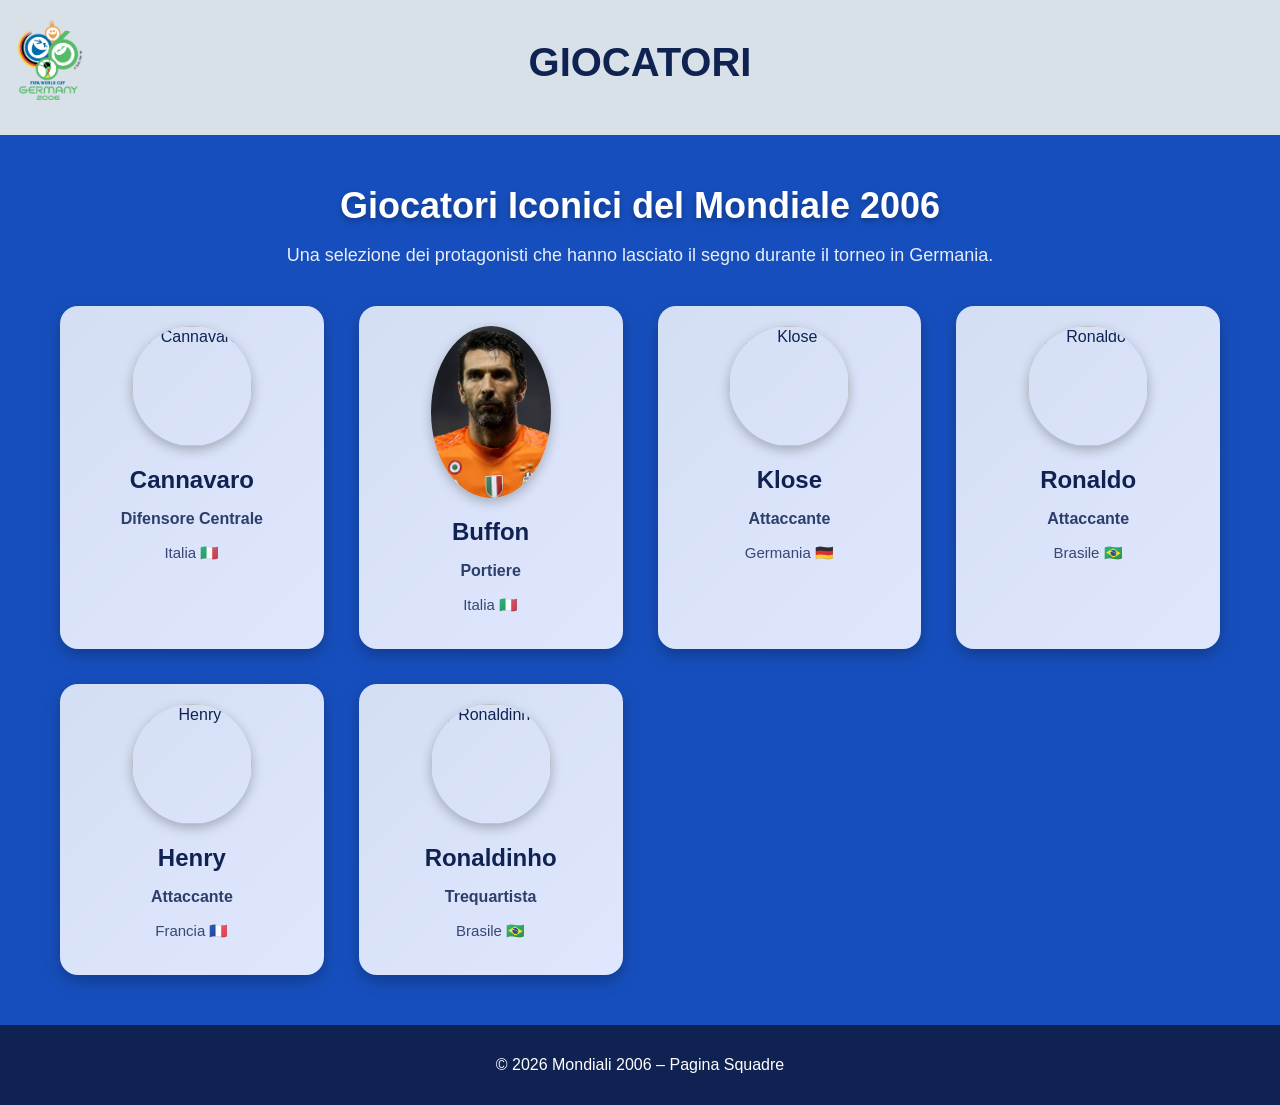
==== commit 2bb9fc21: "aggiunta dei footer" ====
--- a/pagine/giocatori.html
+++ b/pagine/giocatori.html
@@ -138,4 +138,8 @@
         </script>
 
     </body>
+
+    <footer>
+        <p>© 2026 Mondiali 2006 – Pagina Squadre</p>
+    </footer>
 </html>
--- a/css/style-pagina-giocatori.css
+++ b/css/style-pagina-giocatori.css
@@ -1,76 +1,99 @@
-*{box-sizing: border-box;}
-
-body{
+/* RESET */
+* {
+    box-sizing: border-box;
+}
+
+body {
     background-color: #164fbd;
     margin: 0;
     padding: 0;
     width: 100%;
-}
-
-header{
-    background: #d8e0e8; padding: 25px 15px 5px 15px; width: 100%;
-    font-family: Arial;
+    font-family: Arial, sans-serif;
+}
+
+/* ===========================
+   HEADER (BEM ALIAS)
+=========================== */
+
+header,
+.header {
+    background: #d8e0e8;
+    padding: 25px 15px 5px 15px;
     width: 100%;
-    position: relative; 
-}
-
-#menu-principale{
+    position: relative;
+}
+
+#menu-principale,
+.header__nav {
     display: flex;
-    padding: auto;     
+    padding: 0;
     margin: auto;
-    list-style: none;  
-}
-
-#menu-principale li {
-    margin: 15px 10px;       
-    text-decoration: none;
+    list-style: none;
+    gap: 20px;
+}
+
+#menu-principale li,
+.header__nav-item {
+    margin: 15px 10px;
     color: #000;
-    
-}
-
-a {
+}
+
+a,
+.header__nav-link {
     text-decoration: none;
     color: #000;
     font-weight: bold;
 }
 
-header .logo {
-    width: 80px;                 
-    height: auto;                
-    position: absolute;          
-    top: 20px;                   
-    left: 10px;                  
-}
-
-#titolo-header {
+header .logo,
+.header__logo {
+    width: 80px;
+    height: auto;
+    position: absolute;
+    top: 20px;
+    left: 10px;
+}
+
+#titolo-header,
+.header__title {
     text-align: center;
     margin: 0;
-    color: #0f2252;           
-    font-size: 40px;       
-    font-weight: bold; 
-    padding: 15px;    
-}
-
-/* INTRO */
-.intro-giocatori {
+    color: #0f2252;
+    font-size: 40px;
+    font-weight: bold;
+    padding: 15px;
+}
+
+/* ===========================
+   INTRO
+=========================== */
+
+.intro-giocatori,
+.players__intro {
     text-align: center;
     margin: 50px 0 30px;
     color: #fff;
 }
 
-.intro-giocatori h2 {
+.intro-giocatori h2,
+.players__intro-title {
     font-size: 36px;
     margin-bottom: 10px;
     text-shadow: 0 3px 6px rgba(0,0,0,0.3);
 }
 
-.intro-giocatori p {
+.intro-giocatori p,
+.players__intro-text {
     font-size: 18px;
     opacity: 0.9;
 }
 
-/* GRIGLIA GIOCATORI */
-.giocatori-grid {
+/* ===========================
+   GRIGLIA GIOCATORI
+=========================== */
+
+.giocatori-grid,
+.players__grid {
     max-width: 1200px;
     margin: 0 auto;
     padding: 10px 20px;
@@ -79,8 +102,12 @@
     gap: 35px;
 }
 
-/* CARD GIOCATORE */
-.giocatore-card {
+/* ===========================
+   CARD GIOCATORE
+=========================== */
+
+.giocatore-card,
+.player-card {
     background: linear-gradient(135deg, #ffffffd0, #dfe7ff);
     border-radius: 18px;
     padding: 20px;
@@ -92,13 +119,14 @@
     overflow: hidden;
 }
 
-.giocatore-card:hover {
+.giocatore-card:hover,
+.player-card:hover {
     transform: translateY(-8px) scale(1.03);
     box-shadow: 0 12px 28px rgba(0,0,0,0.35);
 }
 
-/* IMMAGINE GIOCATORE */
-.giocatore-img {
+.giocatore-img,
+.player-card__img {
     width: 120px;
     height: auto;
     border-radius: 50%;
@@ -106,26 +134,32 @@
     box-shadow: 0 4px 12px rgba(0,0,0,0.25);
 }
 
-/* TESTI */
-.giocatore-card h3 {
+.giocatore-card h3,
+.player-card__name {
     font-size: 24px;
     margin: 5px 0;
 }
 
-.ruolo {
+.ruolo,
+.player-card__role {
     font-size: 16px;
     font-weight: bold;
     opacity: 0.85;
 }
 
-.squadra {
+.squadra,
+.player-card__nation {
     font-size: 15px;
     margin-top: 5px;
     opacity: 0.8;
 }
 
-/* SFONDO SCURITO */
-.player-modal {
+/* ===========================
+   MODALE GIOCATORE
+=========================== */
+
+.player-modal,
+.player-modal__overlay {
     display: none;
     position: fixed;
     z-index: 9999;
@@ -138,8 +172,8 @@
     align-items: center;
 }
 
-/* CONTENUTO DEL MODALE */
-.player-modal-content {
+.player-modal-content,
+.player-modal__content {
     background: #ffffff;
     width: 70%;
     max-width: 850px;
@@ -150,26 +184,27 @@
     animation: fadeIn 0.3s ease;
 }
 
-/* IMMAGINE */
-.modal-img {
+.modal-img,
+.player-modal__img {
     width: 40%;
     border-radius: 12px;
 }
 
-/* TESTO */
-.modal-text h2 {
+.modal-text h2,
+.player-modal__title {
     margin-top: 0;
     color: #0f2252;
 }
 
-.modal-text p {
+.modal-text p,
+.player-modal__text {
     color: #0f2252;
     font-size: 18px;
     line-height: 1.5;
 }
 
-/* BOTTONE CHIUSURA */
-.close {
+.close,
+.player-modal__close {
     position: absolute;
     top: 20px;
     right: 30px;
@@ -181,4 +216,97 @@
 @keyframes fadeIn {
     from { opacity: 0; transform: scale(0.95); }
     to   { opacity: 1; transform: scale(1); }
-}+}
+
+/* ===========================
+   RESPONSIVE — TABLET (900–600)
+=========================== */
+
+@media (max-width: 900px) {
+
+    #titolo-header,
+    .header__title {
+        font-size: 32px;
+    }
+
+    .giocatori-grid,
+    .players__grid {
+        gap: 25px;
+    }
+
+    .giocatore-card,
+    .player-card {
+        transform: scale(0.95);
+    }
+
+    .player-modal-content,
+    .player-modal__content {
+        width: 85%;
+        gap: 15px;
+    }
+
+    .modal-img,
+    .player-modal__img {
+        width: 45%;
+    }
+}
+
+footer,
+.footer {
+    text-align: center;
+    padding: 15px;
+    background: #0f2252;
+    color: #fff;
+    margin-top: 40px;
+}
+
+/* ===========================
+   RESPONSIVE — SMARTPHONE (<600)
+=========================== */
+
+@media (max-width: 600px) {
+
+    header .logo,
+    .header__logo {
+        width: 60px;
+        top: 10px;
+        left: 10px;
+    }
+
+    #titolo-header,
+    .header__title {
+        font-size: 26px;
+    }
+
+    .giocatori-grid,
+    .players__grid {
+        grid-template-columns: 1fr;
+        gap: 20px;
+    }
+
+    .giocatore-card,
+    .player-card {
+        width: 90%;
+        margin: 0 auto;
+        transform: scale(0.92);
+    }
+
+    .player-modal-content,
+    .player-modal__content {
+        flex-direction: column;
+        width: 90%;
+        text-align: center;
+    }
+
+    .modal-img,
+    .player-modal__img {
+        width: 70%;
+        margin: 0 auto;
+    }
+
+    .close,
+    .player-modal__close {
+        font-size: 28px;
+        right: 15px;
+    }
+}
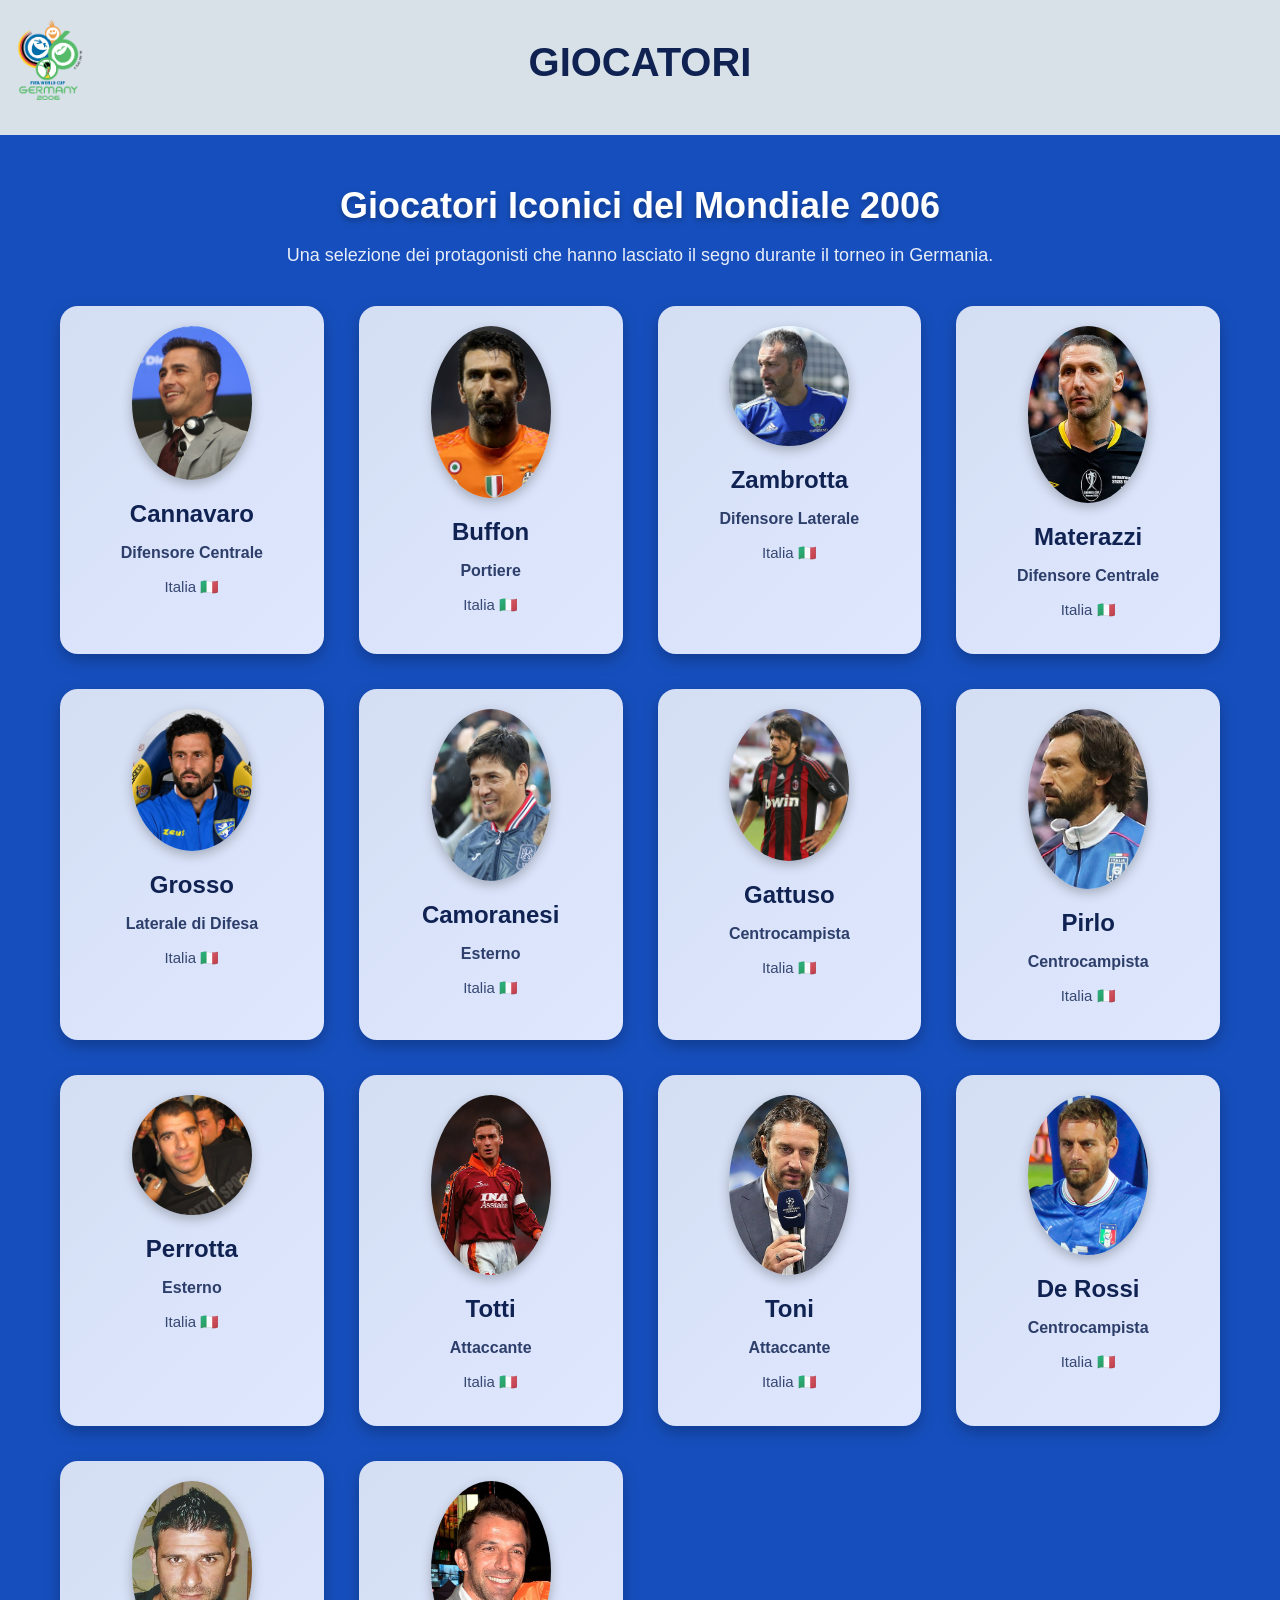
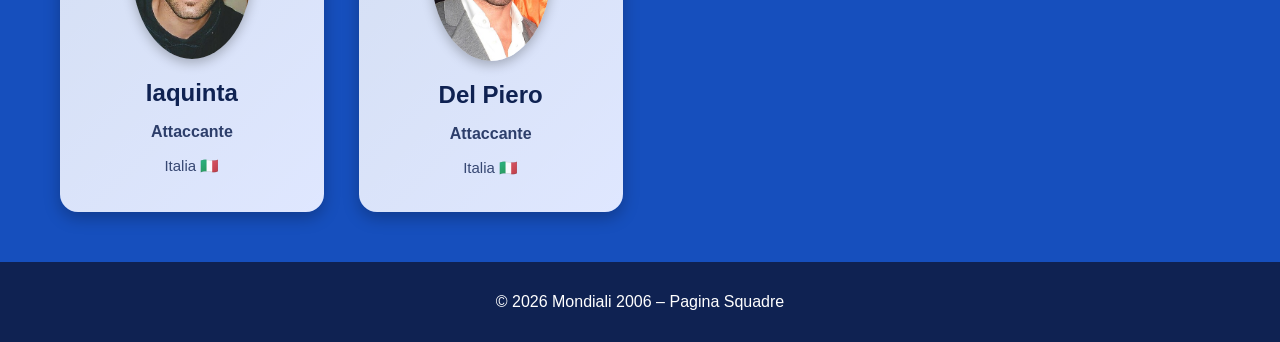
==== commit f8d16b16: "ultime rifiniture per terminare il progetto" ====
--- a/pagine/giocatori.html
+++ b/pagine/giocatori.html
@@ -31,7 +31,7 @@
 
                 <!-- GIOCATORE 1 -->
                 <div class="giocatore-card" data-player="cannavaro">
-                    <img src="../immagini/giocatori/cannavaro.png" alt="Cannavaro" class="giocatore-img">
+                    <img src="../immagini/Fabio_Cannavaro.jpg" alt="Cannavaro" class="giocatore-img">
                     <h3>Cannavaro</h3>
                     <p class="ruolo">Difensore Centrale</p>
                     <p class="squadra">Italia 🇮🇹</p>
@@ -46,37 +46,92 @@
                 </div>
 
                 <!-- GIOCATORE 3 -->
-                <div class="giocatore-card" data-player="klose">
-                    <img src="../immagini/giocatori/klose.png" alt="Klose" class="giocatore-img">
-                    <h3>Klose</h3>
+                <div class="giocatore-card" data-player="zambrotta">
+                    <img src="../immagini/Gianluca_Zambrotta.jpg" alt="Zambrotta" class="giocatore-img">
+                    <h3>Zambrotta</h3>
+                    <p class="ruolo">Difensore Laterale</p>
+                    <p class="squadra">Italia 🇮🇹</p>
+                </div>
+
+                <!-- GIOCATORE 4 -->
+                <div class="giocatore-card" data-player="materazzi">
+                    <img src="../immagini/Marco_Materazzi.jpg" alt="Materazzi" class="giocatore-img">
+                    <h3>Materazzi</h3>
+                    <p class="ruolo">Difensore Centrale</p>
+                    <p class="squadra">Italia 🇮🇹</p>
+                </div>
+
+                <!-- GIOCATORE 5 -->
+                <div class="giocatore-card" data-player="grosso">
+                    <img src="../immagini/Fabio_Grosso.jpg" alt="Grosso" class="giocatore-img">
+                    <h3>Grosso</h3>
+                    <p class="ruolo">Laterale di Difesa</p>
+                    <p class="squadra">Italia 🇮🇹</p>
+                </div>
+
+                <!-- GIOCATORE 6 -->
+                <div class="giocatore-card" data-player="camoranesi">
+                    <img src="../immagini/Camoranesi.jpg" alt="Camoranesi" class="giocatore-img">
+                    <h3>Camoranesi</h3>
+                    <p class="ruolo">Esterno</p>
+                    <p class="squadra">Italia 🇮🇹</p>
+                </div>
+
+                <div class="giocatore-card" data-player="gattuso">
+                    <img src="../immagini/Gennaro_Gattuso.jpg" alt="Gattuso" class="giocatore-img">
+                    <h3>Gattuso</h3>
+                    <p class="ruolo">Centrocampista</p>
+                    <p class="squadra">Italia 🇮🇹</p>
+                </div>
+
+                <div class="giocatore-card" data-player="pirlo">
+                    <img src="../immagini/Andrea_Pirlo.jpg" alt="Pirlo" class="giocatore-img">
+                    <h3>Pirlo</h3>
+                    <p class="ruolo">Centrocampista</p>
+                    <p class="squadra">Italia 🇮🇹</p>
+                </div>
+
+                <div class="giocatore-card" data-player="perrotta">
+                    <img src="../immagini/Simone_Perrotta.jpg" alt="Perrotta" class="giocatore-img">
+                    <h3>Perrotta</h3>
+                    <p class="ruolo">Esterno</p>
+                    <p class="squadra">Italia 🇮🇹</p>
+                </div>
+
+                <div class="giocatore-card" data-player="totti">
+                    <img src="../immagini/Francesco_Totti.jpg" alt="Totti" class="giocatore-img">
+                    <h3>Totti</h3>
                     <p class="ruolo">Attaccante</p>
-                    <p class="squadra">Germania 🇩🇪</p>
-                </div>
-
-                <!-- GIOCATORE 4 -->
-                <div class="giocatore-card" data-player="ronaldo">
-                    <img src="../immagini/giocatori/ronaldo.png" alt="Ronaldo" class="giocatore-img">
-                    <h3>Ronaldo</h3>
+                    <p class="squadra">Italia 🇮🇹</p>
+                </div>
+
+                <div class="giocatore-card" data-player="toni">
+                    <img src="../immagini/Luca Toni.jpg" alt="Toni" class="giocatore-img">
+                    <h3>Toni</h3>
                     <p class="ruolo">Attaccante</p>
-                    <p class="squadra">Brasile 🇧🇷</p>
-                </div>
-
-                <!-- GIOCATORE 5 -->
-                <div class="giocatore-card" data-player="henry">
-                    <img src="../immagini/giocatori/henry.png" alt="Henry" class="giocatore-img">
-                    <h3>Henry</h3>
+                    <p class="squadra">Italia 🇮🇹</p>
+                </div>
+
+                <div class="giocatore-card" data-player="de-rossi">
+                    <img src="../immagini/Daniele_De_Rossi.jpg" alt="De Rossi" class="giocatore-img">
+                    <h3>De Rossi</h3>
+                    <p class="ruolo">Centrocampista</p>
+                    <p class="squadra">Italia 🇮🇹</p>
+                </div>
+
+                <div class="giocatore-card" data-player="Iaquinta">
+                    <img src="../immagini/Vincenzo_Iaquinta.jpg" alt="Iaquinta" class="giocatore-img">
+                    <h3>Iaquinta</h3>
                     <p class="ruolo">Attaccante</p>
-                    <p class="squadra">Francia 🇫🇷</p>
-                </div>
-
-                <!-- GIOCATORE 6 -->
-                <div class="giocatore-card" data-player="ronaldinho">
-                    <img src="../immagini/giocatori/ronaldinho.png" alt="Ronaldinho" class="giocatore-img">
-                    <h3>Ronaldinho</h3>
-                    <p class="ruolo">Trequartista</p>
-                    <p class="squadra">Brasile 🇧🇷</p>
-                </div>
-
+                    <p class="squadra">Italia 🇮🇹</p>
+                </div>
+
+                <div class="giocatore-card" data-player="del-piero">
+                    <img src="../immagini/Alessandro_Del_Piero.jpg" alt="Del Piero" class="giocatore-img">
+                    <h3>Del Piero</h3>
+                    <p class="ruolo">Attaccante</p>
+                    <p class="squadra">Italia 🇮🇹</p>
+                </div>
             </section>
 
         </main>
@@ -84,10 +139,10 @@
         <div class="player-modal" id="cannavaro">
             <div class="player-modal-content">
                 <span class="close">&times;</span>
-                <img src="../immagini/giocatori/cannavaro.png" class="modal-img">
+                <img src="../immagini/Fabio_Cannavaro.jpg" class="modal-img">
                 <div class="modal-text">
                     <h2>Fabio Cannavaro</h2>
-                    <p>Capitano della Nazionale Italiana, leader assoluto della difesa e Pallone d’Oro 2006. Considerato uno dei migliori difensori centrali della storia del calcio.</p>
+                    <p>Fabio Cannavaro (Napoli, 13 settembre 1973) è un allenatore di calcio ed ex calciatore italiano, di ruolo difensore, commissario tecnico della nazionale uzbeka.</p>
                 </div>
             </div>
         </div>
@@ -96,25 +151,147 @@
         <div class="player-modal" id="buffon">
             <div class="player-modal-content">
                 <span class="close">&times;</span>
-                <img src="../immagini/giocatori/buffon.png" class="modal-img">
+                <img src="../immagini/Gianluigi_Buffon.jpg" class="modal-img">
                 <div class="modal-text">
                     <h2>Gianluigi Buffon</h2>
-                    <p>Portiere leggendario, protagonista assoluto del Mondiale 2006 con parate decisive. Uno dei migliori portieri di tutti i tempi.</p>
+                    <p>Gianluigi Buffon, detto Gigi (Carrara, 28 gennaio 1978), è un dirigente sportivo ed ex calciatore italiano, di ruolo portiere, capo delegazione della nazionale italiana. </p>
                 </div>
             </div>
         </div>
 
         <!-- MODALE KLOSE -->
-        <div class="player-modal" id="klose">
-            <div class="player-modal-content">
-                <span class="close">&times;</span>
-                <img src="../immagini/giocatori/klose.png" class="modal-img">
-                <div class="modal-text">
-                    <h2>Miroslav Klose</h2>
-                    <p>Capocannoniere del Mondiale 2006 e miglior marcatore della storia dei Mondiali. Attaccante completo, intelligente e letale sotto porta.</p>
-                </div>
-            </div>
-        </div>
+        <div class="player-modal" id="zambrotta">
+            <div class="player-modal-content">
+                <span class="close">&times;</span>
+                <img src="../immagini/Gianluca_Zambrotta.jpg" class="modal-img">
+                <div class="modal-text">
+                    <h2>Gianluca Zambrotta</h2>
+                    <p>Gianluca Zambrotta (Como, 19 febbraio 1977) è un dirigente sportivo, allenatore di calcio ed ex calciatore italiano, di ruolo difensore o centrocampista.</p>
+                </div>
+            </div>
+        </div>
+
+        <div class="player-modal" id="materazzi">
+            <div class="player-modal-content">
+                <span class="close">&times;</span>
+                <img src="../immagini/Marco_Materazzi.jpg" class="modal-img">
+                <div class="modal-text">
+                    <h2>Marco Materazzi</h2>
+                    <p>Marco Materazzi (Lecce, 19 agosto 1973) è un allenatore di calcio ed ex calciatore italiano, di ruolo difensore. Con la nazionale italiana è diventato campione del mondo nel 2006.</p>
+                </div>
+            </div>
+        </div>
+
+        <div class="player-modal" id="grosso">
+            <div class="player-modal-content">
+                <span class="close">&times;</span>
+                <img src="../immagini/Fabio_Grosso.jpg" class="modal-img">
+                <div class="modal-text">
+                    <h2>Fabio Grosso</h2>
+                    <p>Fabio Grosso (Roma, 28 novembre 1977) è un allenatore di calcio ed ex calciatore italiano, di ruolo difensore o centrocampista, tecnico del Sassuolo. Con la nazionale italiana è diventato campione del mondo nel 2006.</p>
+                </div>
+            </div>
+        </div>
+
+        <div class="player-modal" id="camoranesi">
+            <div class="player-modal-content">
+                <span class="close">&times;</span>
+                <img src="../immagini/Camoranesi.jpg" class="modal-img">
+                <div class="modal-text">
+                    <h2>Mauro Germàn Camoranesi</h2>
+                    <p>Mauro Germán Camoranesi Serra (Tandil, 4 ottobre 1976) è un allenatore di calcio ed ex calciatore argentino naturalizzato italiano, di ruolo centrocampista, tecnico dell'Anorthōsis. Con la nazionale italiana si è laureato campione del mondo nel 2006.</p>
+                </div>
+            </div>
+        </div>
+
+        <div class="player-modal" id="gattuso">
+            <div class="player-modal-content">
+                <span class="close">&times;</span>
+                <img src="../immagini/Gennaro_Gattuso.jpg" class="modal-img">
+                <div class="modal-text">
+                    <h2>Gennaro Gattuso</h2>
+                    <p>Gennaro Ivan Gattuso, detto Rino (Corigliano Calabro, 9 gennaio 1978), è un allenatore di calcio ed ex calciatore italiano, di ruolo centrocampista, commissario tecnico della nazionale italiana.</p>
+                </div>
+            </div>
+        </div>
+
+        <div class="player-modal" id="pirlo">
+            <div class="player-modal-content">
+                <span class="close">&times;</span>
+                <img src="../immagini/Andrea_Pirlo.jpg" class="modal-img">
+                <div class="modal-text">
+                    <h2>Andrea Pirlo</h2>
+                    <p>Andrea Pirlo (Flero, 19 maggio 1979) è un allenatore di calcio ed ex calciatore italiano, di ruolo centrocampista, tecnico dello United FC. Con la nazionale italiana è diventato campione del mondo nel 2006 e vicecampione d'Europa nel 2012.</p>
+                </div>
+            </div>
+        </div>
+
+        <div class="player-modal" id="perrotta">
+            <div class="player-modal-content">
+                <span class="close">&times;</span>
+                <img src="../immagini/Simone_Perrotta.jpg" class="modal-img">
+                <div class="modal-text">
+                    <h2>Simone Perrotta</h2>
+                    <p>Simone Perrotta (Ashton-under-Lyne, 17 settembre 1977) è un ex calciatore italiano, di ruolo centrocampista. Con la nazionale italiana si è laureato campione del mondo nel 2006.</p>
+                </div>
+            </div>
+        </div>
+
+        <div class="player-modal" id="totti">
+            <div class="player-modal-content">
+                <span class="close">&times;</span>
+                <img src="../immagini/Francesco_Totti.jpg" class="modal-img">
+                <div class="modal-text">
+                    <h2>Francesco Totti</h2>
+                    <p>Francesco Totti (Roma, 27 settembre 1976) è un ex calciatore italiano, di ruolo attaccante o centrocampista. Con la nazionale italiana è diventato campione del mondo nel 2006 e vicecampione d'Europa nel 2000.</p>
+                </div>
+            </div>
+        </div>
+
+        <div class="player-modal" id="toni">
+            <div class="player-modal-content">
+                <span class="close">&times;</span>
+                <img src="../immagini/Luca Toni.jpg" class="modal-img">
+                <div class="modal-text">
+                    <h2>Luca Toni</h2>
+                    <p>Luca Toni (Pavullo nel Frignano, 26 maggio 1977) è un ex calciatore italiano, di ruolo attaccante. Con la nazionale italiana è diventato campione del mondo nel 2006.</p>
+                </div>
+            </div>
+        </div>
+
+        <div class="player-modal" id="de-rossi">
+            <div class="player-modal-content">
+                <span class="close">&times;</span>
+                <img src="../immagini/Daniele_De_Rossi.jpg" class="modal-img">
+                <div class="modal-text">
+                    <h2>Daniele De Rossi</h2>
+                    <p>Daniele De Rossi (Roma, 24 luglio 1983) è un allenatore di calcio, dirigente sportivo ed ex calciatore italiano, di ruolo centrocampista, tecnico del Genoa.</p>
+                </div>
+            </div>
+        </div>
+
+        <div class="player-modal" id="iaquinta">
+            <div class="player-modal-content">
+                <span class="close">&times;</span>
+                <img src="../immagini/Vincenzo_Iaquinta.jpg" class="modal-img">
+                <div class="modal-text">
+                    <h2>Vincenzo Iaquinta</h2>
+                    <p>Vincenzo Iaquinta (Crotone, 21 novembre 1979) è un ex calciatore italiano, di ruolo attaccante. Con la nazionale italiana è diventato campione del mondo nel 2006.</p>
+                </div>
+            </div>
+        </div>
+
+        <div class="player-modal" id="del-piero">
+            <div class="player-modal-content">
+                <span class="close">&times;</span>
+                <img src="../immagini/Alessandro_Del_Piero.jpg" class="modal-img">
+                <div class="modal-text">
+                    <h2>Alessandro Del Piero</h2>
+                    <p>Alessandro Del Piero (Conegliano, 9 novembre 1974) è un ex calciatore italiano, di ruolo attaccante. Con la nazionale italiana è diventato campione del mondo nel 2006.</p>
+                </div>
+            </div>
+        </div>
+
 
         <script>
         document.querySelectorAll('.giocatore-card').forEach(card => {
--- a/css/style-pagina-giocatori.css
+++ b/css/style-pagina-giocatori.css
@@ -1,4 +1,3 @@
-/* RESET */
 * {
     box-sizing: border-box;
 }
@@ -10,10 +9,6 @@
     width: 100%;
     font-family: Arial, sans-serif;
 }
-
-/* ===========================
-   HEADER (BEM ALIAS)
-=========================== */
 
 header,
 .header {
@@ -64,10 +59,6 @@
     padding: 15px;
 }
 
-/* ===========================
-   INTRO
-=========================== */
-
 .intro-giocatori,
 .players__intro {
     text-align: center;
@@ -87,10 +78,6 @@
     font-size: 18px;
     opacity: 0.9;
 }
-
-/* ===========================
-   GRIGLIA GIOCATORI
-=========================== */
 
 .giocatori-grid,
 .players__grid {
@@ -102,10 +89,6 @@
     gap: 35px;
 }
 
-/* ===========================
-   CARD GIOCATORE
-=========================== */
-
 .giocatore-card,
 .player-card {
     background: linear-gradient(135deg, #ffffffd0, #dfe7ff);
@@ -153,10 +136,6 @@
     margin-top: 5px;
     opacity: 0.8;
 }
-
-/* ===========================
-   MODALE GIOCATORE
-=========================== */
 
 .player-modal,
 .player-modal__overlay {
@@ -218,10 +197,6 @@
     to   { opacity: 1; transform: scale(1); }
 }
 
-/* ===========================
-   RESPONSIVE — TABLET (900–600)
-=========================== */
-
 @media (max-width: 900px) {
 
     #titolo-header,
@@ -259,10 +234,6 @@
     color: #fff;
     margin-top: 40px;
 }
-
-/* ===========================
-   RESPONSIVE — SMARTPHONE (<600)
-=========================== */
 
 @media (max-width: 600px) {
 
@@ -309,4 +280,10 @@
         font-size: 28px;
         right: 15px;
     }
-}
+
+    footer,
+    .footer {
+        font-size: 16px;
+        padding: 12px;
+    }
+}
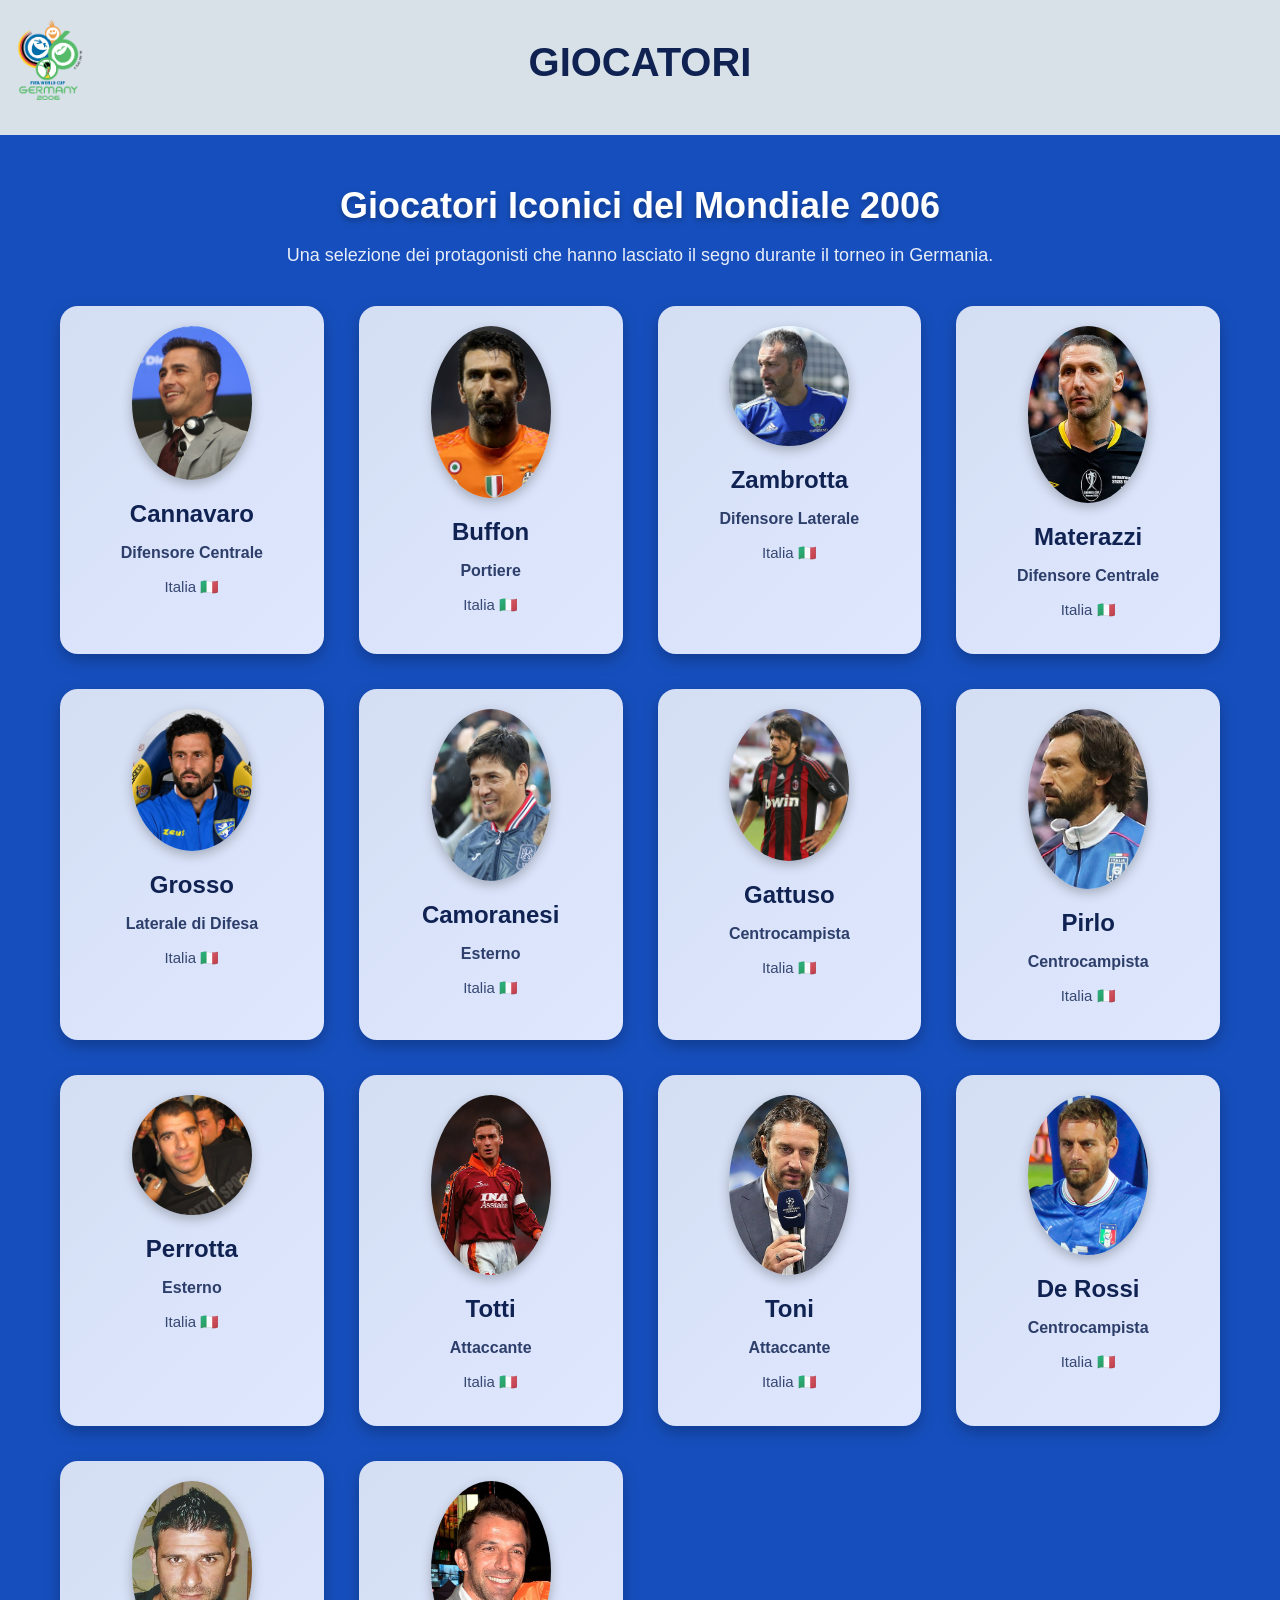
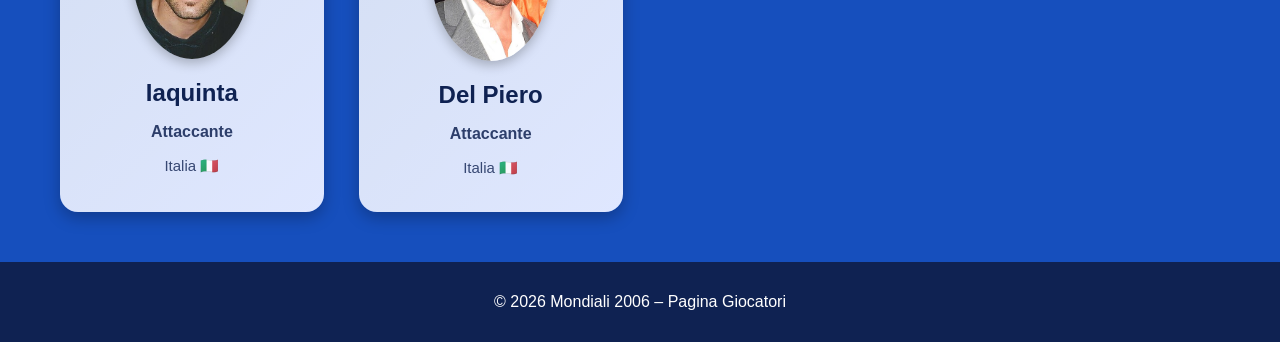
==== commit 2c709ee6: "sistemati i footer" ====
--- a/pagine/giocatori.html
+++ b/pagine/giocatori.html
@@ -317,6 +317,6 @@
     </body>
 
     <footer>
-        <p>© 2026 Mondiali 2006 – Pagina Squadre</p>
+        <p>© 2026 Mondiali 2006 – Pagina Giocatori</p>
     </footer>
 </html>
